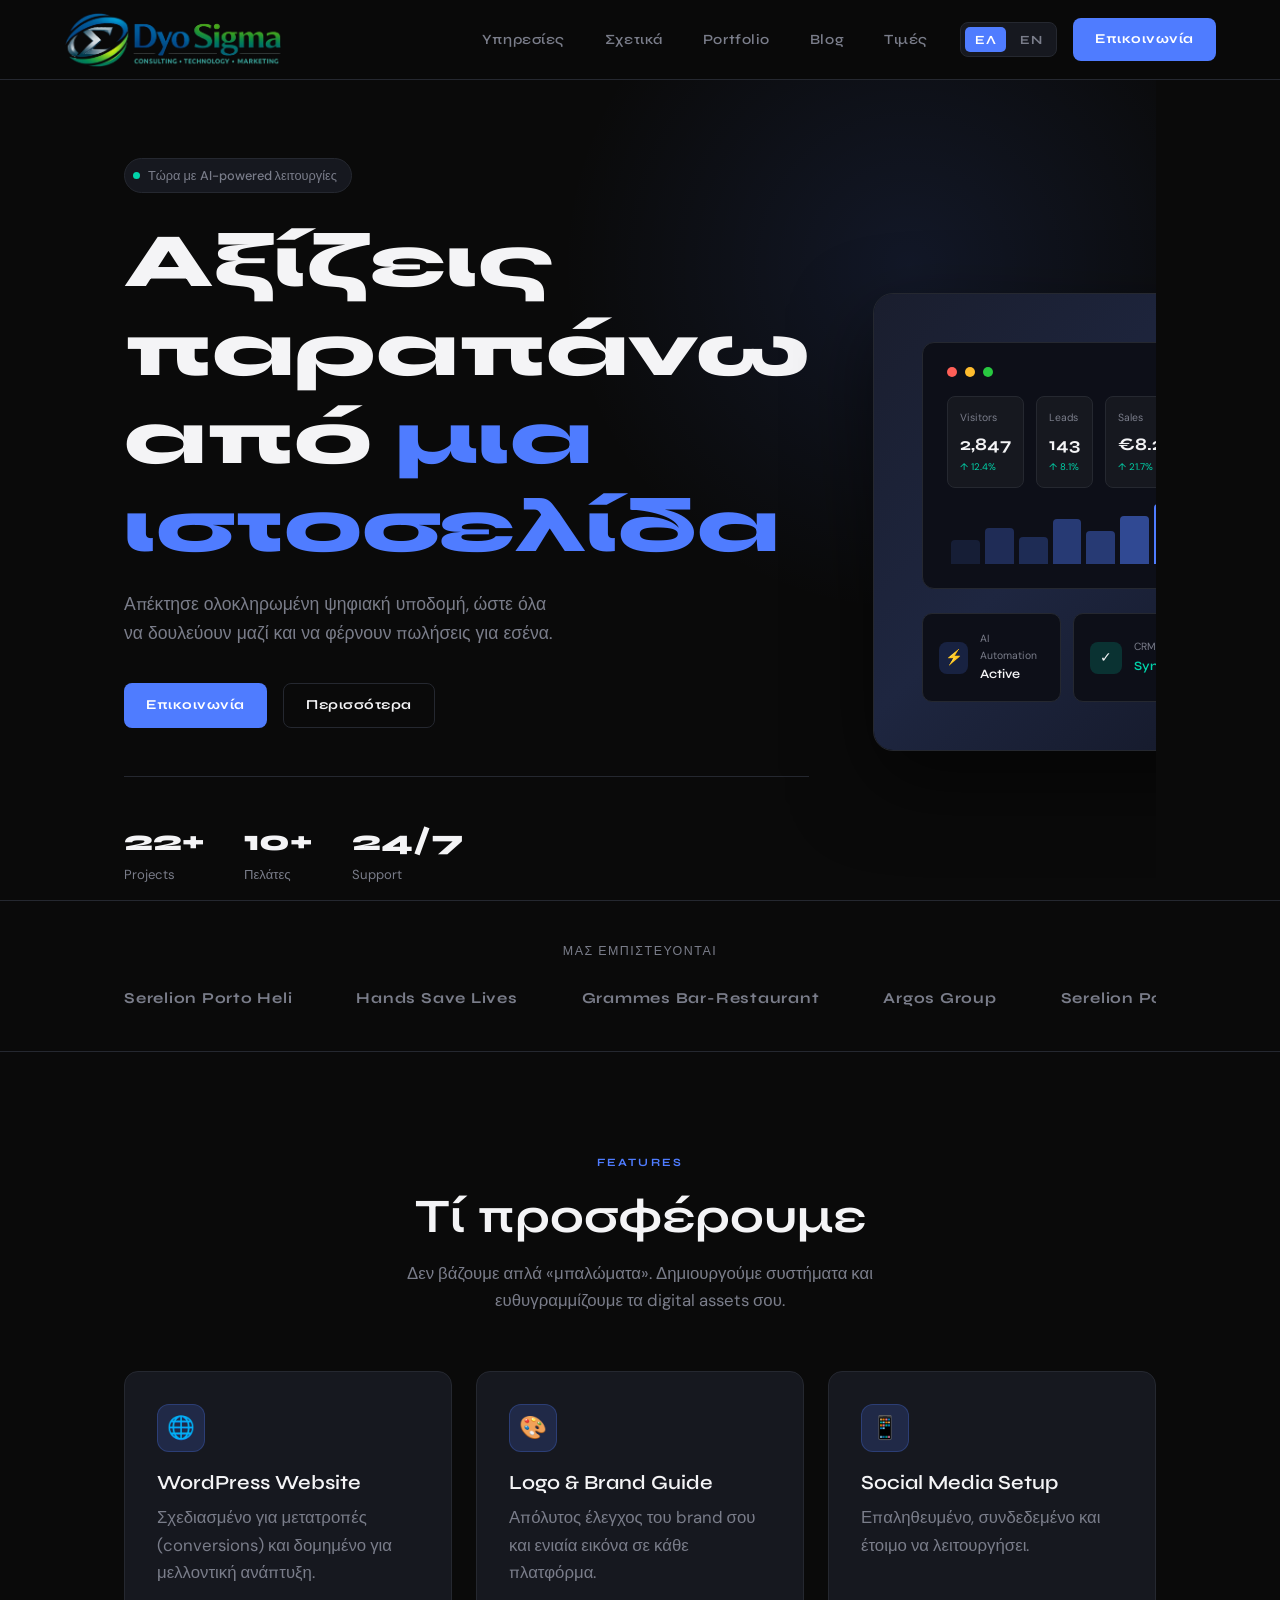
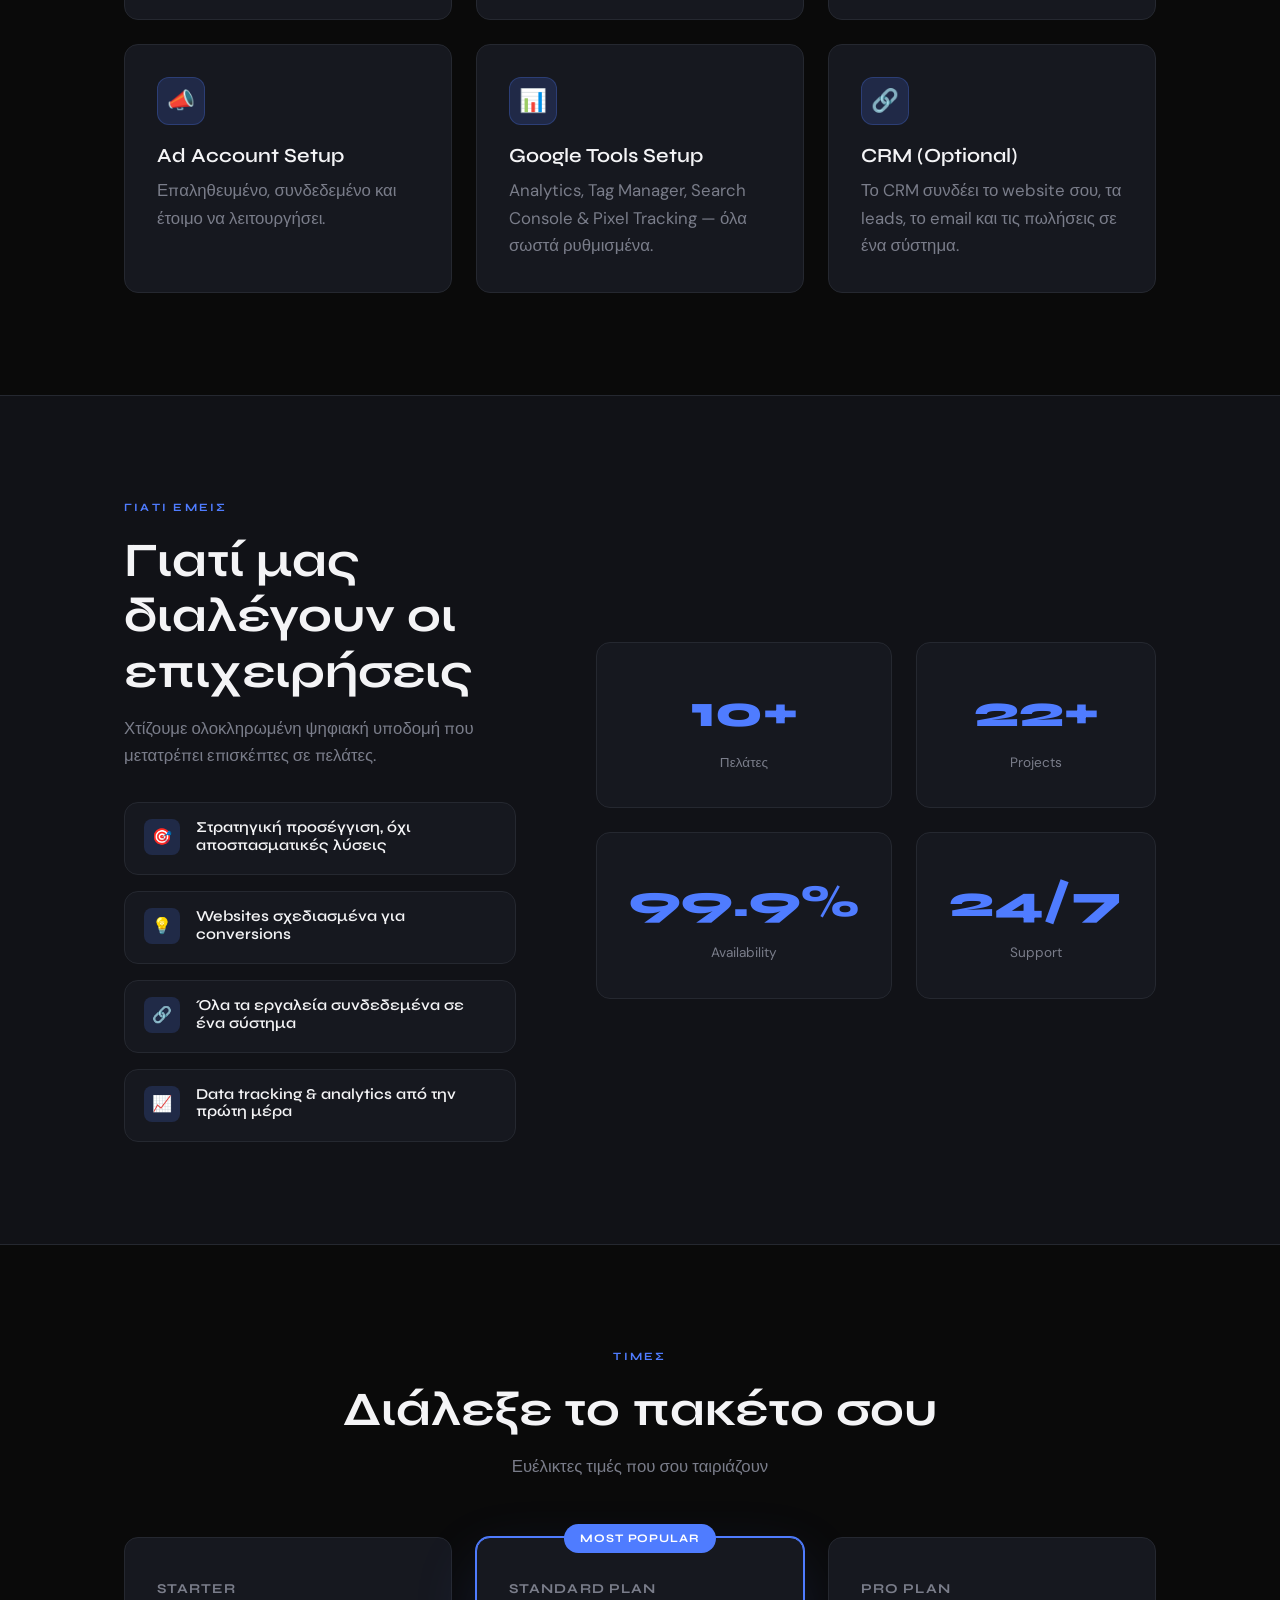
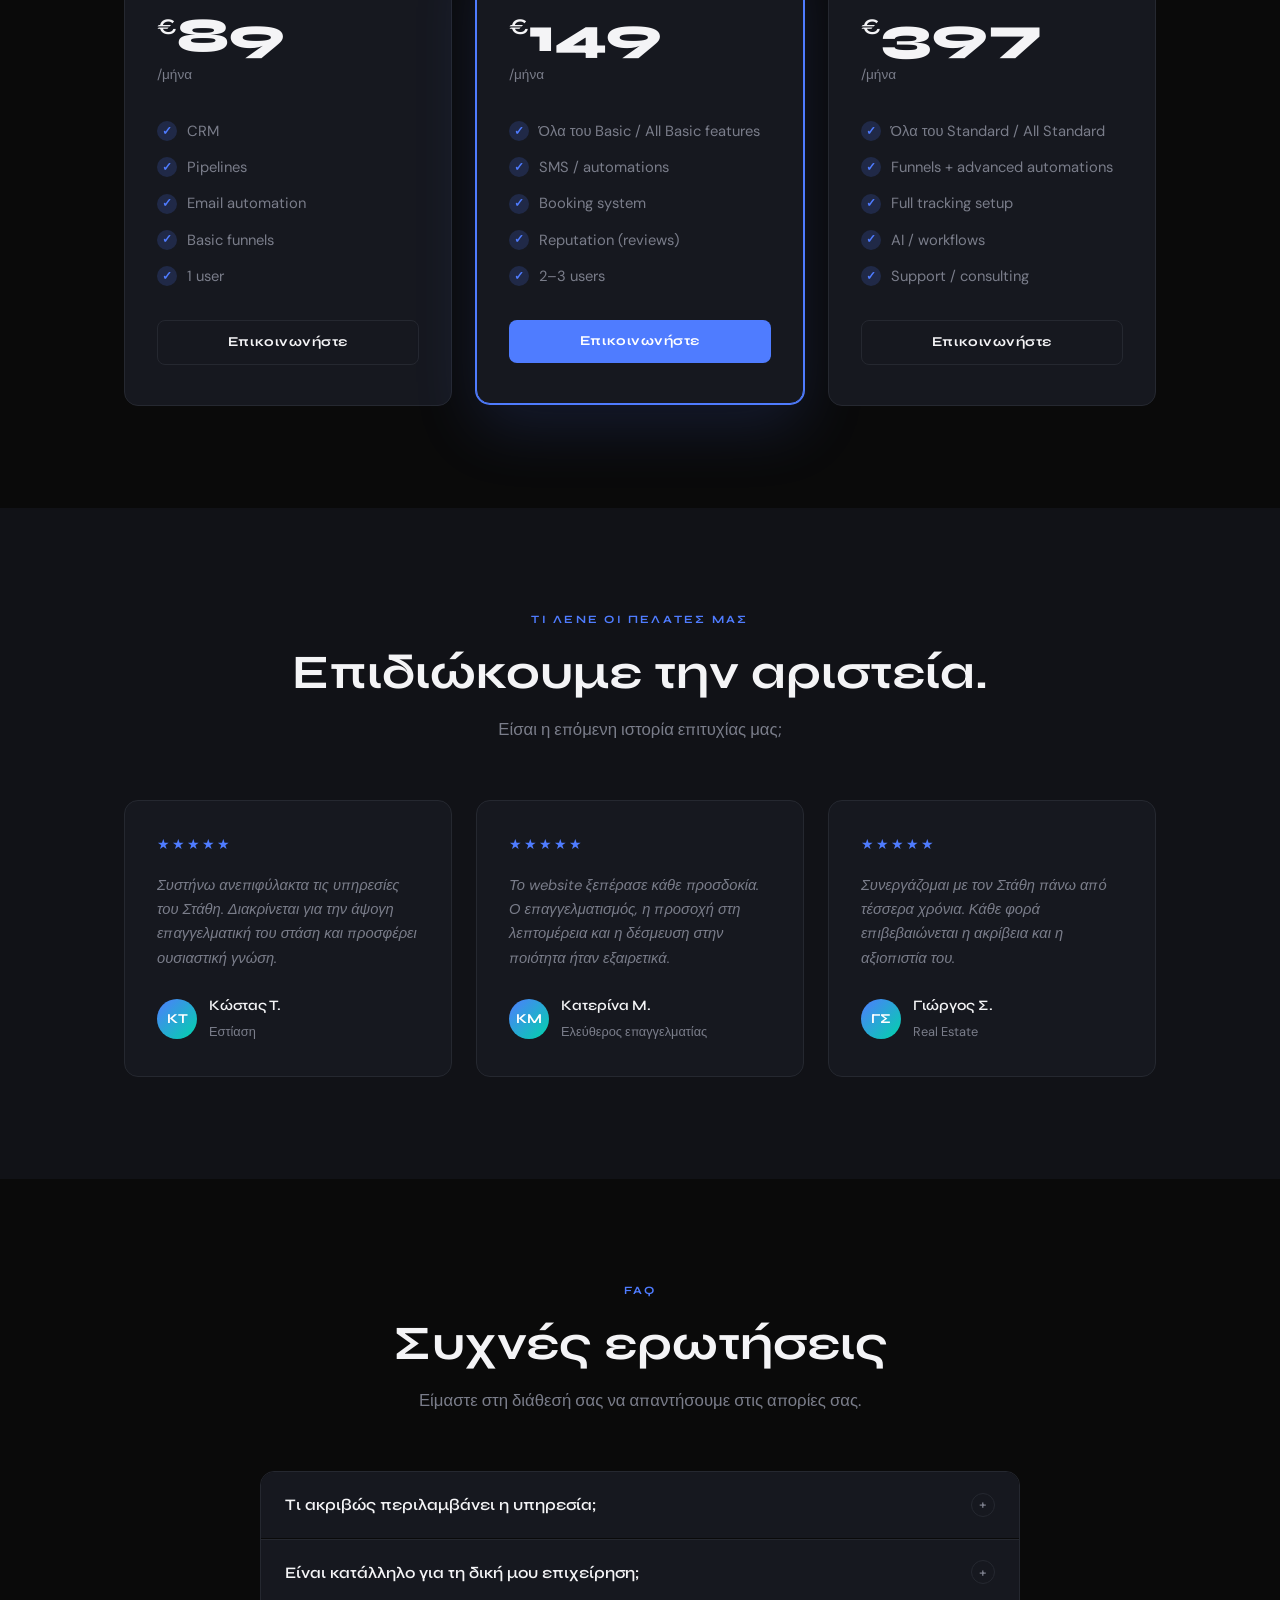
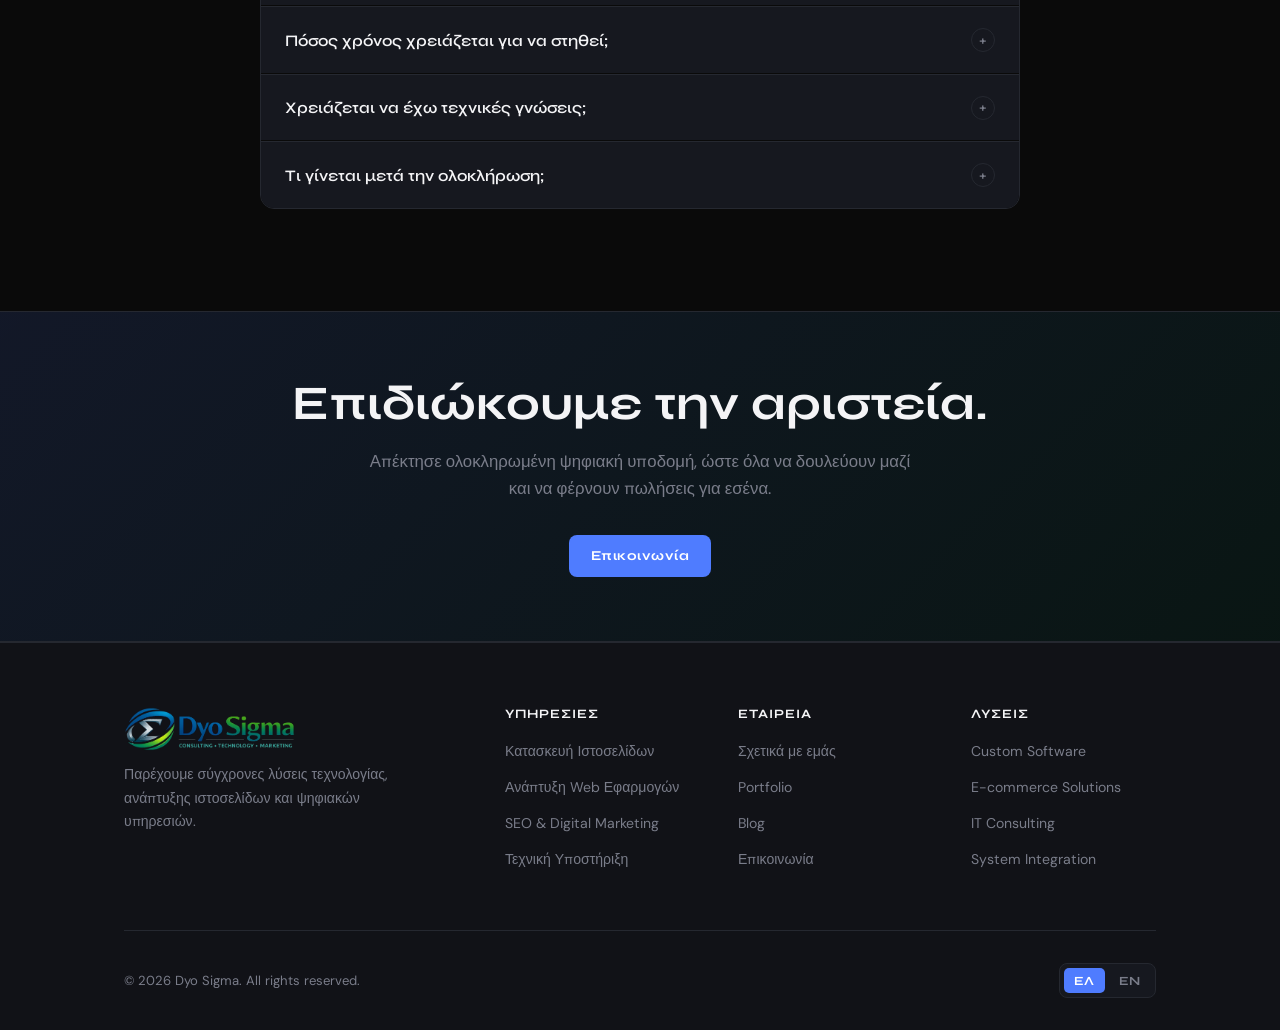
==== index.html @ 54c544a8 "Add files via upload" ====
<!DOCTYPE html>
<html lang="el">
<head>
  <meta charset="UTF-8">
  <meta name="viewport" content="width=device-width, initial-scale=1.0">
  <title>Dyo Sigma — Ψηφιακή Υποδομή για Επιχειρήσεις</title>
  <meta name="description" content="Αξίζεις παραπάνω από μια ιστοσελίδα. Ολοκληρωμένη ψηφιακή υποδομή με AI-powered λειτουργίες.">
  <meta property="og:title" content="Dyo Sigma">
  <meta property="og:description" content="Ολοκληρωμένη ψηφιακή υποδομή που μετατρέπει επισκέπτες σε πελάτες.">
  <meta property="og:type" content="website">
  <link rel="stylesheet" href="css/style.css">
</head>
<body>

<!-- ═══ NAV ════════════════════════════════════════════ -->
<nav>
  <a href="index.html"><img src="images/logo.png" alt="Dyo Sigma" style="height:56px;width:auto;display:block;"></a>
  <ul class="nav-links">
    <li><a href="index.html#services" data-i18n="nav_services"></a></li>
    <li><a href="about.html" data-i18n="nav_about"></a></li>
    <li><a href="portfolio.html" data-i18n="nav_portfolio"></a></li>
    <li><a href="blog.html" data-i18n="nav_blog"></a></li>
    <li><a href="index.html#pricing" data-i18n="nav_pricing"></a></li>
  </ul>
  <div class="nav-right">
    <div class="lang-switch">
      <button class="lang-btn" data-lang="el">ΕΛ</button>
      <button class="lang-btn" data-lang="en">EN</button>
    </div>
    <a href="contact.html" class="btn-cta" data-i18n="nav_cta"></a>
  </div>
  <button class="hamburger" aria-label="Menu">
    <span></span><span></span><span></span>
  </button>
</nav>

<!-- Mobile menu -->
<div class="mobile-menu">
  <a href="index.html#services" data-i18n="nav_services"></a>
  <a href="about.html" data-i18n="nav_about"></a>
  <a href="portfolio.html" data-i18n="nav_portfolio"></a>
  <a href="blog.html" data-i18n="nav_blog"></a>
  <a href="index.html#pricing" data-i18n="nav_pricing"></a>
  <a href="contact.html" class="btn-cta" data-i18n="nav_cta"></a>
</div>

<main>

<!-- ═══ HERO ════════════════════════════════════════════ -->
<section style="padding-top:0; padding-bottom:0;">
  <div class="container">
    <div class="hero">
      <div class="hero-content">
        <div class="hero-badge fade-up">
          <span class="dot"></span>
          <span data-i18n="hero_badge"></span>
        </div>
        <h1 class="fade-up delay-1" data-i18n="hero_h1"></h1>
        <p class="fade-up delay-2" data-i18n="hero_p"></p>
        <div class="hero-actions fade-up delay-3">
          <a href="contact.html" class="btn-cta" data-i18n="hero_cta1"></a>
          <a href="#services" class="btn-cta outline" data-i18n="hero_cta2"></a>
        </div>
        <div class="hero-stats fade-up delay-4">
          <div class="stat-item">
            <div class="stat-num" data-i18n="hero_stat1_num"></div>
            <div class="stat-label" data-i18n="hero_stat1_lbl"></div>
          </div>
          <div class="stat-item">
            <div class="stat-num" data-i18n="hero_stat2_num"></div>
            <div class="stat-label" data-i18n="hero_stat2_lbl"></div>
          </div>
          <div class="stat-item">
            <div class="stat-num" data-i18n="hero_stat3_num"></div>
            <div class="stat-label" data-i18n="hero_stat3_lbl"></div>
          </div>
        </div>
      </div>
      <div class="hero-visual fade-up delay-2">
        <div class="hero-img">
          <div style="background: linear-gradient(135deg, #1a1e2e 0%, #1e2640 50%, #141828 100%); min-height: 420px; display:flex; align-items:center; justify-content:center; flex-direction:column; gap:1.5rem; padding:3rem;">
            <!-- Dashboard mockup -->
            <div style="width:100%; background:#0d0f18; border-radius:12px; padding:1.5rem; border:1px solid #252830;">
              <div style="display:flex; gap:8px; margin-bottom:1.2rem;">
                <div style="width:10px;height:10px;border-radius:50%;background:#ff5f57;"></div>
                <div style="width:10px;height:10px;border-radius:50%;background:#febc2e;"></div>
                <div style="width:10px;height:10px;border-radius:50%;background:#28c840;"></div>
              </div>
              <div style="display:grid; grid-template-columns:1fr 1fr 1fr; gap:0.75rem; margin-bottom:1rem;">
                <div style="background:#16181f; border-radius:8px; padding:0.75rem; border:1px solid #252830;">
                  <div style="font-size:0.65rem; color:#7a7d8a; font-family:'DM Sans',sans-serif; margin-bottom:4px;">Visitors</div>
                  <div style="font-size:1.1rem; font-weight:700; color:#f4f4f6; font-family:'Syne',sans-serif;">2,847</div>
                  <div style="font-size:0.6rem; color:#00d4aa;">↑ 12.4%</div>
                </div>
                <div style="background:#16181f; border-radius:8px; padding:0.75rem; border:1px solid #252830;">
                  <div style="font-size:0.65rem; color:#7a7d8a; font-family:'DM Sans',sans-serif; margin-bottom:4px;">Leads</div>
                  <div style="font-size:1.1rem; font-weight:700; color:#f4f4f6; font-family:'Syne',sans-serif;">143</div>
                  <div style="font-size:0.6rem; color:#00d4aa;">↑ 8.1%</div>
                </div>
                <div style="background:#16181f; border-radius:8px; padding:0.75rem; border:1px solid #252830;">
                  <div style="font-size:0.65rem; color:#7a7d8a; font-family:'DM Sans',sans-serif; margin-bottom:4px;">Sales</div>
                  <div style="font-size:1.1rem; font-weight:700; color:#f4f4f6; font-family:'Syne',sans-serif;">€8.2k</div>
                  <div style="font-size:0.6rem; color:#00d4aa;">↑ 21.7%</div>
                </div>
              </div>
              <!-- Mini bar chart -->
              <div style="display:flex; align-items:flex-end; gap:5px; height:60px; padding:0 4px;">
                <div style="flex:1; background:#4f7cff22; border-radius:4px 4px 0 0; height:40%;"></div>
                <div style="flex:1; background:#4f7cff44; border-radius:4px 4px 0 0; height:60%;"></div>
                <div style="flex:1; background:#4f7cff44; border-radius:4px 4px 0 0; height:45%;"></div>
                <div style="flex:1; background:#4f7cff66; border-radius:4px 4px 0 0; height:75%;"></div>
                <div style="flex:1; background:#4f7cff66; border-radius:4px 4px 0 0; height:55%;"></div>
                <div style="flex:1; background:#4f7cff88; border-radius:4px 4px 0 0; height:80%;"></div>
                <div style="flex:1; background:#4f7cff; border-radius:4px 4px 0 0; height:100%;"></div>
              </div>
            </div>
            <div style="display:flex; gap:0.75rem; width:100%;">
              <div style="flex:1; background:#0d0f18; border-radius:10px; padding:1rem; border:1px solid #252830; display:flex; align-items:center; gap:0.75rem;">
                <div style="width:32px;height:32px;border-radius:8px;background:rgba(79,124,255,0.18);display:flex;align-items:center;justify-content:center;font-size:0.9rem;">⚡</div>
                <div>
                  <div style="font-size:0.65rem; color:#7a7d8a; font-family:'DM Sans',sans-serif;">AI Automation</div>
                  <div style="font-size:0.8rem; font-weight:600; color:#f4f4f6; font-family:'Syne',sans-serif;">Active</div>
                </div>
              </div>
              <div style="flex:1; background:#0d0f18; border-radius:10px; padding:1rem; border:1px solid #252830; display:flex; align-items:center; gap:0.75rem;">
                <div style="width:32px;height:32px;border-radius:8px;background:rgba(0,212,170,0.18);display:flex;align-items:center;justify-content:center;font-size:0.9rem;">✓</div>
                <div>
                  <div style="font-size:0.65rem; color:#7a7d8a; font-family:'DM Sans',sans-serif;">CRM</div>
                  <div style="font-size:0.8rem; font-weight:600; color:#00d4aa; font-family:'Syne',sans-serif;">Synced</div>
                </div>
              </div>
            </div>
          </div>
        </div>
      </div>
    </div>
  </div>
</section>

<!-- Trusted strip -->
<div class="trusted-strip">
  <div class="container">
    <p class="text-center" data-i18n="trusted_label"></p>
    <div class="ticker">
      <div class="ticker-track">
        <span>Serelion Porto Heli</span>
        <span>Hands Save Lives</span>
        <span>Grammes Bar-Restaurant</span>
        <span>Argos Group</span>
        <span>Serelion Porto Heli</span>
        <span>Hands Save Lives</span>
        <span>Grammes Bar-Restaurant</span>
        <span>Argos Group</span>
      </div>
    </div>
  </div>
</div>

<!-- ═══ SERVICES ═══════════════════════════════════════ -->
<section id="services">
  <div class="container">
    <div class="text-center">
      <span class="section-label" data-i18n="services_label"></span>
      <h2 class="section-title" data-i18n="services_h2"></h2>
      <p class="section-sub" data-i18n="services_sub"></p>
    </div>
    <div class="services-grid">
      <div class="card">
        <div class="card-icon">🌐</div>
        <h3 data-i18n="svc1_title"></h3>
        <p data-i18n="svc1_desc"></p>
      </div>
      <div class="card">
        <div class="card-icon">🎨</div>
        <h3 data-i18n="svc2_title"></h3>
        <p data-i18n="svc2_desc"></p>
      </div>
      <div class="card">
        <div class="card-icon">📱</div>
        <h3 data-i18n="svc3_title"></h3>
        <p data-i18n="svc3_desc"></p>
      </div>
      <div class="card">
        <div class="card-icon">📣</div>
        <h3 data-i18n="svc4_title"></h3>
        <p data-i18n="svc4_desc"></p>
      </div>
      <div class="card">
        <div class="card-icon">📊</div>
        <h3 data-i18n="svc5_title"></h3>
        <p data-i18n="svc5_desc"></p>
      </div>
      <div class="card">
        <div class="card-icon">🔗</div>
        <h3 data-i18n="svc6_title"></h3>
        <p data-i18n="svc6_desc"></p>
      </div>
    </div>
  </div>
</section>

<!-- ═══ WHY US ══════════════════════════════════════════ -->
<section class="why-us">
  <div class="container">
    <div class="why-grid">
      <div>
        <span class="section-label" data-i18n="why_label"></span>
        <h2 class="section-title" data-i18n="why_h2"></h2>
        <p class="section-sub" data-i18n="why_sub"></p>
        <div class="why-features">
          <div class="why-feature">
            <div class="why-feature-icon">🎯</div>
            <div class="why-feature-text">
              <h4 data-i18n="why_f1"></h4>
            </div>
          </div>
          <div class="why-feature">
            <div class="why-feature-icon">💡</div>
            <div class="why-feature-text">
              <h4 data-i18n="why_f2"></h4>
            </div>
          </div>
          <div class="why-feature">
            <div class="why-feature-icon">🔗</div>
            <div class="why-feature-text">
              <h4 data-i18n="why_f3"></h4>
            </div>
          </div>
          <div class="why-feature">
            <div class="why-feature-icon">📈</div>
            <div class="why-feature-text">
              <h4 data-i18n="why_f4"></h4>
            </div>
          </div>
        </div>
      </div>
      <div class="why-numbers">
        <div class="why-num-card">
          <span class="num" data-i18n="why_n1_num"></span>
          <span class="lbl" data-i18n="why_n1_lbl"></span>
        </div>
        <div class="why-num-card">
          <span class="num" data-i18n="why_n2_num"></span>
          <span class="lbl" data-i18n="why_n2_lbl"></span>
        </div>
        <div class="why-num-card">
          <span class="num" data-i18n="why_n3_num"></span>
          <span class="lbl" data-i18n="why_n3_lbl"></span>
        </div>
        <div class="why-num-card">
          <span class="num" data-i18n="why_n4_num"></span>
          <span class="lbl" data-i18n="why_n4_lbl"></span>
        </div>
      </div>
    </div>
  </div>
</section>

<!-- ═══ PRICING ═════════════════════════════════════════ -->
<section id="pricing">
  <div class="container">
    <div class="text-center">
      <span class="section-label" data-i18n="pricing_label"></span>
      <h2 class="section-title" data-i18n="pricing_h2"></h2>
      <p class="section-sub" data-i18n="pricing_sub"></p>
    </div>
    <div class="pricing-grid">

      <!-- Starter -->
      <div class="pricing-card">
        <div class="pricing-name" data-i18n="p1_name"></div>
        <div class="pricing-price"><sup>€</sup><span data-i18n="p1_price"></span></div>
        <div class="pricing-period" data-i18n="p1_period"></div>
        <ul class="pricing-features">
          <li>CRM</li>
          <li>Pipelines</li>
          <li>Email automation</li>
          <li>Basic funnels</li>
          <li>1 user</li>
        </ul>
        <a href="contact.html" class="btn-cta outline" data-i18n="pricing_cta"></a>
      </div>

      <!-- Standard -->
      <div class="pricing-card featured">
        <div class="badge-popular" data-i18n="popular"></div>
        <div class="pricing-name" data-i18n="p2_name"></div>
        <div class="pricing-price"><sup>€</sup><span data-i18n="p2_price"></span></div>
        <div class="pricing-period" data-i18n="p2_period"></div>
        <ul class="pricing-features">
          <li>Όλα του Basic / All Basic features</li>
          <li>SMS / automations</li>
          <li>Booking system</li>
          <li>Reputation (reviews)</li>
          <li>2–3 users</li>
        </ul>
        <a href="contact.html" class="btn-cta" data-i18n="pricing_cta"></a>
      </div>

      <!-- Pro -->
      <div class="pricing-card">
        <div class="pricing-name" data-i18n="p3_name"></div>
        <div class="pricing-price"><sup>€</sup><span data-i18n="p3_price"></span></div>
        <div class="pricing-period" data-i18n="p3_period"></div>
        <ul class="pricing-features">
          <li>Όλα του Standard / All Standard</li>
          <li>Funnels + advanced automations</li>
          <li>Full tracking setup</li>
          <li>AI / workflows</li>
          <li>Support / consulting</li>
        </ul>
        <a href="contact.html" class="btn-cta outline" data-i18n="pricing_cta"></a>
      </div>

    </div>
  </div>
</section>

<!-- ═══ TESTIMONIALS ════════════════════════════════════ -->
<section id="testimonials" style="background: var(--dark);">
  <div class="container">
    <div class="text-center">
      <span class="section-label" data-i18n="testi_label"></span>
      <h2 class="section-title" data-i18n="testi_h2"></h2>
      <p class="section-sub" data-i18n="testi_sub"></p>
    </div>
    <div class="testimonials-grid">
      <div class="testi-card">
        <div class="stars">★★★★★</div>
        <p class="testi-body" data-i18n="t1_body"></p>
        <div class="testi-author">
          <div class="avatar">ΚΤ</div>
          <div class="testi-info">
            <strong data-i18n="t1_name"></strong>
            <span data-i18n="t1_role"></span>
          </div>
        </div>
      </div>
      <div class="testi-card">
        <div class="stars">★★★★★</div>
        <p class="testi-body" data-i18n="t2_body"></p>
        <div class="testi-author">
          <div class="avatar">ΚΜ</div>
          <div class="testi-info">
            <strong data-i18n="t2_name"></strong>
            <span data-i18n="t2_role"></span>
          </div>
        </div>
      </div>
      <div class="testi-card">
        <div class="stars">★★★★★</div>
        <p class="testi-body" data-i18n="t3_body"></p>
        <div class="testi-author">
          <div class="avatar">ΓΣ</div>
          <div class="testi-info">
            <strong data-i18n="t3_name"></strong>
            <span data-i18n="t3_role"></span>
          </div>
        </div>
      </div>
    </div>
  </div>
</section>

<!-- ═══ FAQ ═════════════════════════════════════════════ -->
<section id="faq">
  <div class="container">
    <div class="text-center">
      <span class="section-label" data-i18n="faq_label"></span>
      <h2 class="section-title" data-i18n="faq_h2"></h2>
      <p class="section-sub" data-i18n="faq_sub"></p>
    </div>
    <div class="faq-list">
      <div class="faq-item">
        <button class="faq-q"><span data-i18n="faq1_q"></span><span class="faq-arrow">+</span></button>
        <div class="faq-a"><div class="faq-a-inner" data-i18n="faq1_a"></div></div>
      </div>
      <div class="faq-item">
        <button class="faq-q"><span data-i18n="faq2_q"></span><span class="faq-arrow">+</span></button>
        <div class="faq-a"><div class="faq-a-inner" data-i18n="faq2_a"></div></div>
      </div>
      <div class="faq-item">
        <button class="faq-q"><span data-i18n="faq3_q"></span><span class="faq-arrow">+</span></button>
        <div class="faq-a"><div class="faq-a-inner" data-i18n="faq3_a"></div></div>
      </div>
      <div class="faq-item">
        <button class="faq-q"><span data-i18n="faq4_q"></span><span class="faq-arrow">+</span></button>
        <div class="faq-a"><div class="faq-a-inner" data-i18n="faq4_a"></div></div>
      </div>
      <div class="faq-item">
        <button class="faq-q"><span data-i18n="faq5_q"></span><span class="faq-arrow">+</span></button>
        <div class="faq-a"><div class="faq-a-inner" data-i18n="faq5_a"></div></div>
      </div>
    </div>
  </div>
</section>

<!-- ═══ CTA BANNER ══════════════════════════════════════ -->
<section style="padding: 4rem 0; background: linear-gradient(135deg, rgba(79,124,255,0.12) 0%, rgba(0,212,170,0.06) 100%); border-top: 1px solid var(--border); border-bottom: 1px solid var(--border);">
  <div class="container text-center">
    <h2 style="margin-bottom:1rem;" data-i18n="testi_h2"></h2>
    <p class="section-sub" style="margin: 0 auto 2rem;" data-i18n="hero_p"></p>
    <a href="contact.html" class="btn-cta" data-i18n="nav_cta"></a>
  </div>
</section>

</main>

<!-- ═══ FOOTER ══════════════════════════════════════════ -->
<footer>
  <div class="container">
    <div class="footer-grid">
      <div class="footer-brand">
        <a href="index.html"><img src="images/logo.png" alt="Dyo Sigma" style="height:44px;width:auto;display:block;"></a>
        <p data-i18n="footer_tagline"></p>
      </div>
      <div class="footer-col">
        <h5 data-i18n="footer_services_h"></h5>
        <ul>
          <li><a href="index.html#services" data-i18n="footer_s1"></a></li>
          <li><a href="index.html#services" data-i18n="footer_s2"></a></li>
          <li><a href="index.html#services" data-i18n="footer_s3"></a></li>
          <li><a href="index.html#services" data-i18n="footer_s4"></a></li>
        </ul>
      </div>
      <div class="footer-col">
        <h5 data-i18n="footer_company_h"></h5>
        <ul>
          <li><a href="about.html" data-i18n="footer_c1"></a></li>
          <li><a href="portfolio.html" data-i18n="footer_c2"></a></li>
          <li><a href="blog.html" data-i18n="footer_c3"></a></li>
          <li><a href="contact.html" data-i18n="footer_c4"></a></li>
        </ul>
      </div>
      <div class="footer-col">
        <h5 data-i18n="footer_solutions_h"></h5>
        <ul>
          <li><a href="#" data-i18n="footer_l1"></a></li>
          <li><a href="#" data-i18n="footer_l2"></a></li>
          <li><a href="#" data-i18n="footer_l3"></a></li>
          <li><a href="#" data-i18n="footer_l4"></a></li>
        </ul>
      </div>
    </div>
    <div class="footer-bottom">
      <span data-i18n="footer_copyright"></span>
      <div class="lang-switch">
        <button class="lang-btn" data-lang="el">ΕΛ</button>
        <button class="lang-btn" data-lang="en">EN</button>
      </div>
    </div>
  </div>
</footer>

<script src="js/main.js"></script>
</body>
</html>
---- css/style.css ----
/* ===== DYO SIGMA — Design System ===== */
@import url('https://fonts.googleapis.com/css2?family=Syne:wght@400;600;700;800&family=DM+Sans:ital,wght@0,300;0,400;0,500;1,300&display=swap');

:root {
  --black: #0a0a0a;
  --dark: #111217;
  --card: #16181f;
  --border: #252830;
  --accent: #4f7cff;
  --accent-glow: rgba(79,124,255,0.18);
  --accent2: #00d4aa;
  --white: #f4f4f6;
  --muted: #7a7d8a;
  --font-display: 'Syne', sans-serif;
  --font-body: 'DM Sans', sans-serif;
  --nav-h: 80px;
  --radius: 14px;
  --transition: 0.25s cubic-bezier(.4,0,.2,1);
}

*, *::before, *::after { box-sizing: border-box; margin: 0; padding: 0; }
html { scroll-behavior: smooth; font-size: 16px; }

body {
  font-family: var(--font-body);
  background: var(--black);
  color: var(--white);
  line-height: 1.65;
  -webkit-font-smoothing: antialiased;
  overflow-x: hidden;
}

/* ─── TYPOGRAPHY ─────────────────────────────── */
h1,h2,h3,h4,h5 { font-family: var(--font-display); line-height: 1.15; }
h1 { font-size: clamp(2.4rem, 6vw, 4.8rem); font-weight: 800; }
h2 { font-size: clamp(1.8rem, 4vw, 3rem); font-weight: 700; }
h3 { font-size: 1.25rem; font-weight: 600; }
p  { color: var(--muted); font-size: 1.05rem; }
a  { color: inherit; text-decoration: none; }

.section-label {
  font-family: var(--font-display);
  font-size: 0.7rem;
  font-weight: 700;
  letter-spacing: 0.2em;
  text-transform: uppercase;
  color: var(--accent);
  margin-bottom: 1rem;
  display: block;
}
.section-title { margin-bottom: 1rem; }
.section-sub { max-width: 560px; font-size: 1.05rem; }

/* ─── NAV ─────────────────────────────────────── */
nav {
  position: fixed; top: 0; left: 0; right: 0; z-index: 100;
  height: var(--nav-h);
  display: flex; align-items: center;
  padding: 0 clamp(1.5rem, 5vw, 4rem);
  background: rgba(10,10,10,0.85);
  backdrop-filter: blur(20px);
  -webkit-backdrop-filter: blur(20px);
  border-bottom: 1px solid var(--border);
  transition: background var(--transition);
}
.nav-logo {
  font-family: var(--font-display);
  font-weight: 800;
  font-size: 1.3rem;
  letter-spacing: -0.02em;
  color: var(--white);
  flex-shrink: 0;
}
.nav-logo span { color: var(--accent); }
.nav-links {
  display: flex; align-items: center; gap: 2.5rem;
  list-style: none;
  margin-left: auto;
}
.nav-links a {
  font-family: var(--font-display);
  font-size: 0.88rem;
  font-weight: 600;
  letter-spacing: 0.04em;
  color: var(--muted);
  transition: color var(--transition);
  position: relative;
}
.nav-links a::after {
  content: '';
  position: absolute; bottom: -3px; left: 0; right: 0;
  height: 2px; background: var(--accent);
  transform: scaleX(0);
  transition: transform var(--transition);
}
.nav-links a:hover,
.nav-links a.active { color: var(--white); }
.nav-links a:hover::after,
.nav-links a.active::after { transform: scaleX(1); }

.nav-right { display: flex; align-items: center; gap: 1rem; margin-left: 2rem; }

/* Language Switcher */
.lang-switch {
  display: flex; align-items: center; gap: 4px;
  background: var(--card);
  border: 1px solid var(--border);
  border-radius: 8px;
  padding: 4px;
}
.lang-btn {
  font-family: var(--font-display);
  font-size: 0.78rem;
  font-weight: 700;
  letter-spacing: 0.04em;
  padding: 5px 10px;
  border-radius: 5px;
  cursor: pointer;
  border: none;
  background: transparent;
  color: var(--muted);
  transition: all var(--transition);
}
.lang-btn.active {
  background: var(--accent);
  color: #fff;
}

/* CTA Button */
.btn-cta {
  font-family: var(--font-display);
  font-size: 0.85rem;
  font-weight: 700;
  letter-spacing: 0.04em;
  padding: 10px 22px;
  border-radius: 8px;
  background: var(--accent);
  color: #fff;
  border: none;
  cursor: pointer;
  transition: all var(--transition);
  text-decoration: none;
  display: inline-flex; align-items: center; gap: 6px;
}
.btn-cta:hover {
  background: #6b91ff;
  transform: translateY(-1px);
  box-shadow: 0 8px 24px var(--accent-glow);
}
.btn-cta.outline {
  background: transparent;
  border: 1.5px solid var(--border);
  color: var(--white);
}
.btn-cta.outline:hover {
  border-color: var(--accent);
  color: var(--accent);
  background: var(--accent-glow);
}

/* Hamburger */
.hamburger {
  display: none;
  flex-direction: column;
  gap: 5px;
  cursor: pointer;
  padding: 4px;
  border: none;
  background: none;
  margin-left: 1rem;
}
.hamburger span {
  display: block;
  width: 22px; height: 2px;
  background: var(--white);
  border-radius: 2px;
  transition: all var(--transition);
}
.hamburger.open span:nth-child(1) { transform: translateY(7px) rotate(45deg); }
.hamburger.open span:nth-child(2) { opacity: 0; }
.hamburger.open span:nth-child(3) { transform: translateY(-7px) rotate(-45deg); }

.mobile-menu {
  display: none;
  position: fixed;
  top: var(--nav-h); left: 0; right: 0;
  background: var(--dark);
  border-bottom: 1px solid var(--border);
  z-index: 99;
  padding: 1.5rem clamp(1.5rem, 5vw, 4rem) 2rem;
  flex-direction: column;
  gap: 1.2rem;
}
.mobile-menu.open { display: flex; }
.mobile-menu a {
  font-family: var(--font-display);
  font-size: 1.1rem;
  font-weight: 600;
  color: var(--muted);
  transition: color var(--transition);
}
.mobile-menu a:hover { color: var(--white); }
.mobile-menu .btn-cta { align-self: flex-start; margin-top: 0.5rem; }

/* ─── LAYOUT ──────────────────────────────────── */
main { padding-top: var(--nav-h); min-height: 80vh; }
.container {
  max-width: 1160px;
  margin: 0 auto;
  padding: 0 clamp(1.5rem, 5vw, 4rem);
}
section { padding: clamp(4rem, 8vw, 8rem) 0; }

/* ─── HERO ────────────────────────────────────── */
.hero {
  min-height: calc(100vh - var(--nav-h));
  display: grid;
  grid-template-columns: 1fr 1fr;
  align-items: center;
  gap: 4rem;
  padding-top: 4rem;
  position: relative;
  overflow: hidden;
}
.hero::before {
  content: '';
  position: absolute;
  top: -20%; right: -10%;
  width: 60vw; height: 60vw;
  max-width: 700px; max-height: 700px;
  background: radial-gradient(circle, rgba(79,124,255,0.12) 0%, transparent 70%);
  pointer-events: none;
}
.hero-badge {
  display: inline-flex; align-items: center; gap: 8px;
  background: var(--card);
  border: 1px solid var(--border);
  border-radius: 100px;
  padding: 6px 14px 6px 8px;
  font-size: 0.8rem;
  font-weight: 500;
  color: var(--muted);
  margin-bottom: 1.5rem;
}
.hero-badge .dot {
  width: 7px; height: 7px;
  border-radius: 50%;
  background: var(--accent2);
  animation: pulse-dot 2s infinite;
}
@keyframes pulse-dot {
  0%,100% { opacity: 1; transform: scale(1); }
  50% { opacity: 0.5; transform: scale(1.4); }
}
.hero h1 { margin-bottom: 1.2rem; }
.hero h1 em { font-style: normal; color: var(--accent); }
.hero p { max-width: 440px; font-size: 1.1rem; margin-bottom: 2.2rem; }
.hero-actions { display: flex; gap: 1rem; flex-wrap: wrap; }
.hero-stats {
  display: flex; gap: 2.5rem;
  margin-top: 3rem;
  padding-top: 2.5rem;
  border-top: 1px solid var(--border);
}
.stat-item { }
.stat-num {
  font-family: var(--font-display);
  font-size: 1.8rem;
  font-weight: 800;
  color: var(--white);
}
.stat-label { font-size: 0.82rem; color: var(--muted); }
.hero-visual {
  position: relative;
  display: flex; align-items: center; justify-content: center;
}
.hero-img {
  width: 100%;
  max-width: 480px;
  border-radius: 20px;
  overflow: hidden;
  border: 1px solid var(--border);
  box-shadow: 0 32px 80px rgba(0,0,0,0.5);
}
.hero-img img { width: 100%; display: block; }

/* Trusted strip */
.trusted-strip {
  padding: 2.5rem 0;
  border-top: 1px solid var(--border);
  border-bottom: 1px solid var(--border);
}
.trusted-strip p {
  font-size: 0.78rem;
  text-align: center;
  letter-spacing: 0.12em;
  text-transform: uppercase;
  margin-bottom: 1.5rem;
}
.ticker {
  overflow: hidden;
  position: relative;
}
.ticker-track {
  display: flex;
  gap: 4rem;
  animation: ticker 22s linear infinite;
  width: max-content;
}
.ticker-track span {
  font-family: var(--font-display);
  font-size: 0.95rem;
  font-weight: 700;
  color: var(--muted);
  white-space: nowrap;
  letter-spacing: 0.05em;
}
@keyframes ticker {
  0% { transform: translateX(0); }
  100% { transform: translateX(-50%); }
}

/* ─── CARDS ───────────────────────────────────── */
.card {
  background: var(--card);
  border: 1px solid var(--border);
  border-radius: var(--radius);
  padding: 2rem;
  transition: border-color var(--transition), transform var(--transition), box-shadow var(--transition);
}
.card:hover {
  border-color: rgba(79,124,255,0.4);
  transform: translateY(-4px);
  box-shadow: 0 16px 48px rgba(79,124,255,0.08);
}
.card-icon {
  width: 48px; height: 48px;
  border-radius: 12px;
  background: var(--accent-glow);
  border: 1px solid rgba(79,124,255,0.25);
  display: flex; align-items: center; justify-content: center;
  font-size: 1.4rem;
  margin-bottom: 1.2rem;
}
.card h3 { margin-bottom: 0.6rem; }

/* ─── SERVICES GRID ───────────────────────────── */
.services-grid {
  display: grid;
  grid-template-columns: repeat(auto-fill, minmax(300px, 1fr));
  gap: 1.5rem;
  margin-top: 3.5rem;
}

/* ─── WHY US ──────────────────────────────────── */
.why-us {
  background: var(--dark);
  border-top: 1px solid var(--border);
  border-bottom: 1px solid var(--border);
}
.why-grid {
  display: grid;
  grid-template-columns: 1fr 1fr;
  gap: 5rem;
  align-items: center;
}
.why-features { margin-top: 2rem; display: flex; flex-direction: column; gap: 1rem; }
.why-feature {
  display: flex; gap: 1rem; align-items: flex-start;
  padding: 1rem 1.2rem;
  border-radius: var(--radius);
  background: var(--card);
  border: 1px solid var(--border);
  transition: border-color var(--transition);
}
.why-feature:hover { border-color: rgba(79,124,255,0.3); }
.why-feature-icon {
  width: 36px; height: 36px;
  border-radius: 8px;
  background: var(--accent-glow);
  display: flex; align-items: center; justify-content: center;
  font-size: 1rem;
  flex-shrink: 0;
}
.why-feature-text h4 {
  font-family: var(--font-display);
  font-size: 0.95rem;
  font-weight: 600;
  margin-bottom: 0.25rem;
}
.why-feature-text p { font-size: 0.88rem; }
.why-numbers {
  display: grid;
  grid-template-columns: 1fr 1fr;
  gap: 1.5rem;
}
.why-num-card {
  background: var(--card);
  border: 1px solid var(--border);
  border-radius: var(--radius);
  padding: 2rem;
  text-align: center;
}
.why-num-card .num {
  font-family: var(--font-display);
  font-size: 2.8rem;
  font-weight: 800;
  color: var(--accent);
  display: block;
}
.why-num-card .lbl { font-size: 0.85rem; color: var(--muted); }

/* ─── PRICING ─────────────────────────────────── */
.pricing-grid {
  display: grid;
  grid-template-columns: repeat(3, 1fr);
  gap: 1.5rem;
  margin-top: 3.5rem;
  align-items: start;
}
.pricing-card {
  background: var(--card);
  border: 1px solid var(--border);
  border-radius: var(--radius);
  padding: 2.5rem 2rem;
  position: relative;
  transition: border-color var(--transition), box-shadow var(--transition);
}
.pricing-card:hover { border-color: rgba(79,124,255,0.3); }
.pricing-card.featured {
  border-color: var(--accent);
  box-shadow: 0 0 0 1px var(--accent), 0 24px 64px rgba(79,124,255,0.15);
}
.badge-popular {
  position: absolute;
  top: -14px; left: 50%; transform: translateX(-50%);
  background: var(--accent);
  color: #fff;
  font-family: var(--font-display);
  font-size: 0.72rem;
  font-weight: 700;
  letter-spacing: 0.08em;
  text-transform: uppercase;
  padding: 5px 16px;
  border-radius: 100px;
}
.pricing-name {
  font-family: var(--font-display);
  font-size: 0.85rem;
  font-weight: 700;
  color: var(--muted);
  text-transform: uppercase;
  letter-spacing: 0.08em;
  margin-bottom: 0.75rem;
}
.pricing-price {
  font-family: var(--font-display);
  font-size: 3rem;
  font-weight: 800;
  color: var(--white);
  line-height: 1;
  margin-bottom: 0.25rem;
}
.pricing-price sup { font-size: 1.4rem; font-weight: 600; }
.pricing-period { font-size: 0.85rem; color: var(--muted); margin-bottom: 2rem; }
.pricing-features {
  list-style: none;
  display: flex;
  flex-direction: column;
  gap: 0.75rem;
  margin-bottom: 2rem;
}
.pricing-features li {
  display: flex; align-items: center; gap: 0.6rem;
  font-size: 0.92rem;
  color: var(--muted);
}
.pricing-features li::before {
  content: '✓';
  width: 20px; height: 20px;
  border-radius: 50%;
  background: var(--accent-glow);
  color: var(--accent);
  font-size: 0.72rem;
  font-weight: 700;
  display: flex; align-items: center; justify-content: center;
  flex-shrink: 0;
}
.pricing-card .btn-cta { width: 100%; justify-content: center; }

/* ─── TESTIMONIALS ────────────────────────────── */
.testimonials-grid {
  display: grid;
  grid-template-columns: repeat(3, 1fr);
  gap: 1.5rem;
  margin-top: 3.5rem;
}
.testi-card {
  background: var(--card);
  border: 1px solid var(--border);
  border-radius: var(--radius);
  padding: 2rem;
}
.stars { color: var(--accent); font-size: 0.9rem; margin-bottom: 1rem; letter-spacing: 2px; }
.testi-body { font-size: 0.92rem; color: var(--muted); margin-bottom: 1.5rem; font-style: italic; }
.testi-author { display: flex; align-items: center; gap: 0.75rem; }
.avatar {
  width: 40px; height: 40px;
  border-radius: 50%;
  background: linear-gradient(135deg, var(--accent), var(--accent2));
  display: flex; align-items: center; justify-content: center;
  font-family: var(--font-display);
  font-size: 0.85rem;
  font-weight: 700;
  color: #fff;
  flex-shrink: 0;
}
.testi-info strong { display: block; font-family: var(--font-display); font-size: 0.9rem; font-weight: 600; }
.testi-info span { font-size: 0.8rem; color: var(--muted); }

/* ─── FAQ ─────────────────────────────────────── */
.faq-list {
  max-width: 760px;
  margin: 3.5rem auto 0;
  display: flex;
  flex-direction: column;
  gap: 1px;
  border: 1px solid var(--border);
  border-radius: var(--radius);
  overflow: hidden;
}
.faq-item {}
.faq-q {
  width: 100%;
  display: flex;
  align-items: center;
  justify-content: space-between;
  padding: 1.3rem 1.5rem;
  background: var(--card);
  border: none;
  cursor: pointer;
  text-align: left;
  font-family: var(--font-display);
  font-size: 1rem;
  font-weight: 600;
  color: var(--white);
  gap: 1rem;
  border-top: 1px solid var(--border);
  transition: background var(--transition);
}
.faq-item:first-child .faq-q { border-top: none; }
.faq-q:hover { background: #1c1e27; }
.faq-arrow {
  width: 24px; height: 24px;
  border-radius: 50%;
  border: 1px solid var(--border);
  display: flex; align-items: center; justify-content: center;
  color: var(--muted);
  font-size: 0.9rem;
  flex-shrink: 0;
  transition: transform var(--transition), background var(--transition);
}
.faq-item.open .faq-arrow {
  transform: rotate(45deg);
  background: var(--accent);
  border-color: var(--accent);
  color: #fff;
}
.faq-a {
  max-height: 0;
  overflow: hidden;
  transition: max-height 0.35s cubic-bezier(.4,0,.2,1), padding 0.35s;
  background: var(--card);
  border-top: none;
}
.faq-item.open .faq-a { max-height: 300px; }
.faq-a-inner {
  padding: 0 1.5rem 1.5rem;
  font-size: 0.95rem;
  color: var(--muted);
}

/* ─── CONTACT ─────────────────────────────────── */
.contact-wrap {
  display: grid;
  grid-template-columns: 1fr 1.4fr;
  gap: 4rem;
  align-items: start;
}
.contact-info h2 { margin-bottom: 1rem; }
.contact-info p { margin-bottom: 2rem; }
.contact-detail {
  display: flex; align-items: center; gap: 1rem;
  margin-bottom: 1rem;
  font-size: 0.95rem;
}
.contact-detail .ico {
  width: 40px; height: 40px;
  border-radius: 10px;
  background: var(--accent-glow);
  border: 1px solid rgba(79,124,255,0.2);
  display: flex; align-items: center; justify-content: center;
  font-size: 1rem;
}
.contact-form {
  background: var(--card);
  border: 1px solid var(--border);
  border-radius: 20px;
  padding: 2.5rem;
}
.form-row { display: grid; grid-template-columns: 1fr 1fr; gap: 1rem; }
.form-field { margin-bottom: 1.2rem; }
.form-field label {
  display: block;
  font-family: var(--font-display);
  font-size: 0.82rem;
  font-weight: 600;
  letter-spacing: 0.04em;
  color: var(--muted);
  margin-bottom: 0.5rem;
}
.form-field input,
.form-field textarea,
.form-field select {
  width: 100%;
  background: var(--dark);
  border: 1px solid var(--border);
  border-radius: 10px;
  padding: 0.85rem 1rem;
  color: var(--white);
  font-family: var(--font-body);
  font-size: 0.95rem;
  outline: none;
  transition: border-color var(--transition), box-shadow var(--transition);
}
.form-field input:focus,
.form-field textarea:focus,
.form-field select:focus {
  border-color: var(--accent);
  box-shadow: 0 0 0 3px var(--accent-glow);
}
.form-field textarea { resize: vertical; min-height: 110px; }
.form-msg {
  display: none;
  padding: 1rem;
  border-radius: 10px;
  background: rgba(0,212,170,0.1);
  border: 1px solid rgba(0,212,170,0.3);
  color: var(--accent2);
  font-size: 0.9rem;
  margin-bottom: 1rem;
}
.form-msg.visible { display: block; }
.form-error { background: rgba(255,80,80,0.1); border-color: rgba(255,80,80,0.3); color: #ff6b6b; }

/* ─── FOOTER ──────────────────────────────────── */
footer {
  background: var(--dark);
  border-top: 1px solid var(--border);
  padding: 4rem 0 2rem;
}
.footer-grid {
  display: grid;
  grid-template-columns: 1.8fr 1fr 1fr 1fr;
  gap: 3rem;
  margin-bottom: 3rem;
}
.footer-brand p { font-size: 0.88rem; margin-top: 0.75rem; max-width: 280px; }
.footer-col h5 {
  font-family: var(--font-display);
  font-size: 0.8rem;
  font-weight: 700;
  letter-spacing: 0.08em;
  text-transform: uppercase;
  color: var(--white);
  margin-bottom: 1rem;
}
.footer-col ul { list-style: none; }
.footer-col ul li { margin-bottom: 0.6rem; }
.footer-col ul li a {
  font-size: 0.88rem;
  color: var(--muted);
  transition: color var(--transition);
}
.footer-col ul li a:hover { color: var(--white); }
.footer-bottom {
  display: flex;
  align-items: center;
  justify-content: space-between;
  padding-top: 2rem;
  border-top: 1px solid var(--border);
  font-size: 0.82rem;
  color: var(--muted);
  flex-wrap: wrap;
  gap: 1rem;
}

/* ─── PAGE HERO (inner pages) ─────────────────── */
.page-hero {
  padding: 5rem 0 4rem;
  border-bottom: 1px solid var(--border);
  background: radial-gradient(ellipse at 50% 0%, rgba(79,124,255,0.08) 0%, transparent 70%);
}
.page-hero h1 { font-size: clamp(2rem, 5vw, 3.5rem); margin-bottom: 1rem; }
.page-hero p { font-size: 1.1rem; max-width: 520px; }

/* ─── ABOUT PAGE ──────────────────────────────── */
.about-grid {
  display: grid;
  grid-template-columns: 1fr 1fr;
  gap: 5rem;
  align-items: center;
}
.about-visual {
  position: relative;
}
.about-visual-card {
  background: var(--card);
  border: 1px solid var(--border);
  border-radius: 20px;
  padding: 2.5rem;
  position: relative;
  z-index: 1;
}
.about-visual-card::before {
  content: '';
  position: absolute;
  inset: -1px;
  border-radius: 21px;
  background: linear-gradient(135deg, rgba(79,124,255,0.3), transparent);
  z-index: -1;
}
.values-grid {
  display: grid;
  grid-template-columns: 1fr 1fr;
  gap: 1.5rem;
  margin-top: 3rem;
}
.value-card {
  background: var(--card);
  border: 1px solid var(--border);
  border-radius: var(--radius);
  padding: 1.5rem;
}
.value-card .ico { font-size: 1.5rem; margin-bottom: 0.75rem; }
.value-card h4 {
  font-family: var(--font-display);
  font-size: 1rem;
  font-weight: 700;
  margin-bottom: 0.4rem;
}

/* ─── PORTFOLIO ───────────────────────────────── */
.portfolio-grid {
  display: grid;
  grid-template-columns: repeat(auto-fill, minmax(300px, 1fr));
  gap: 1.5rem;
  margin-top: 3.5rem;
}
.portfolio-card {
  background: var(--card);
  border: 1px solid var(--border);
  border-radius: var(--radius);
  overflow: hidden;
  transition: border-color var(--transition), transform var(--transition);
}
.portfolio-card:hover { border-color: rgba(79,124,255,0.4); transform: translateY(-4px); }
.portfolio-thumb {
  height: 180px;
  background: linear-gradient(135deg, var(--accent-glow), rgba(0,212,170,0.1));
  display: flex; align-items: center; justify-content: center;
  font-size: 2.5rem;
  border-bottom: 1px solid var(--border);
}
.portfolio-info { padding: 1.5rem; }
.portfolio-tag {
  display: inline-block;
  font-size: 0.72rem;
  font-weight: 700;
  letter-spacing: 0.08em;
  text-transform: uppercase;
  color: var(--accent);
  background: var(--accent-glow);
  padding: 3px 10px;
  border-radius: 100px;
  margin-bottom: 0.75rem;
}
.portfolio-info h3 { margin-bottom: 0.4rem; }

/* ─── BLOG ────────────────────────────────────── */
.blog-grid {
  display: grid;
  grid-template-columns: repeat(auto-fill, minmax(320px, 1fr));
  gap: 1.5rem;
  margin-top: 3.5rem;
}
.blog-card {
  background: var(--card);
  border: 1px solid var(--border);
  border-radius: var(--radius);
  overflow: hidden;
  transition: border-color var(--transition), transform var(--transition);
}
.blog-card:hover { border-color: rgba(79,124,255,0.4); transform: translateY(-4px); }
.blog-thumb {
  height: 200px;
  background: linear-gradient(135deg, #1a1e2e, #1e2436);
  display: flex; align-items: center; justify-content: center;
  font-size: 3rem;
  border-bottom: 1px solid var(--border);
}
.blog-info { padding: 1.5rem; }
.blog-meta {
  display: flex; gap: 0.75rem;
  font-size: 0.78rem;
  color: var(--muted);
  margin-bottom: 0.75rem;
}
.blog-info h3 { margin-bottom: 0.5rem; }
.blog-info p { font-size: 0.88rem; margin-bottom: 1rem; }
.blog-link {
  font-family: var(--font-display);
  font-size: 0.82rem;
  font-weight: 600;
  color: var(--accent);
  letter-spacing: 0.04em;
}

/* ─── RESPONSIVE ──────────────────────────────── */
@media (max-width: 900px) {
  .nav-links, .nav-right { display: none; }
  .hamburger { display: flex; margin-left: auto; }

  .hero {
    grid-template-columns: 1fr;
    min-height: auto;
    padding-top: 3rem;
    padding-bottom: 3rem;
    gap: 3rem;
  }
  .hero-visual { display: none; }
  .hero-stats { gap: 1.5rem; }

  .pricing-grid,
  .testimonials-grid { grid-template-columns: 1fr; }
  .why-grid,
  .about-grid,
  .contact-wrap,
  .footer-grid { grid-template-columns: 1fr; gap: 2.5rem; }
  .why-numbers { grid-template-columns: 1fr 1fr; }
  .services-grid { grid-template-columns: 1fr; }
  .form-row { grid-template-columns: 1fr; }
}

@media (max-width: 600px) {
  .hero-stats { flex-wrap: wrap; gap: 1.2rem; }
  .values-grid { grid-template-columns: 1fr; }
  .portfolio-grid, .blog-grid { grid-template-columns: 1fr; }
  .footer-grid { grid-template-columns: 1fr 1fr; }
  .footer-bottom { flex-direction: column; align-items: center; text-align: center; }
}

/* ─── UTILITY ─────────────────────────────────── */
.text-center { text-align: center; }
.text-center .section-sub { margin-left: auto; margin-right: auto; }
.mt-1 { margin-top: 1rem; }
.mt-2 { margin-top: 2rem; }
.highlight { color: var(--accent); }
.highlight2 { color: var(--accent2); }

/* page load fade-in */
@keyframes fadeUp {
  from { opacity: 0; transform: translateY(24px); }
  to   { opacity: 1; transform: translateY(0); }
}
.fade-up { animation: fadeUp 0.7s ease both; }
.delay-1 { animation-delay: 0.1s; }
.delay-2 { animation-delay: 0.2s; }
.delay-3 { animation-delay: 0.3s; }
.delay-4 { animation-delay: 0.4s; }
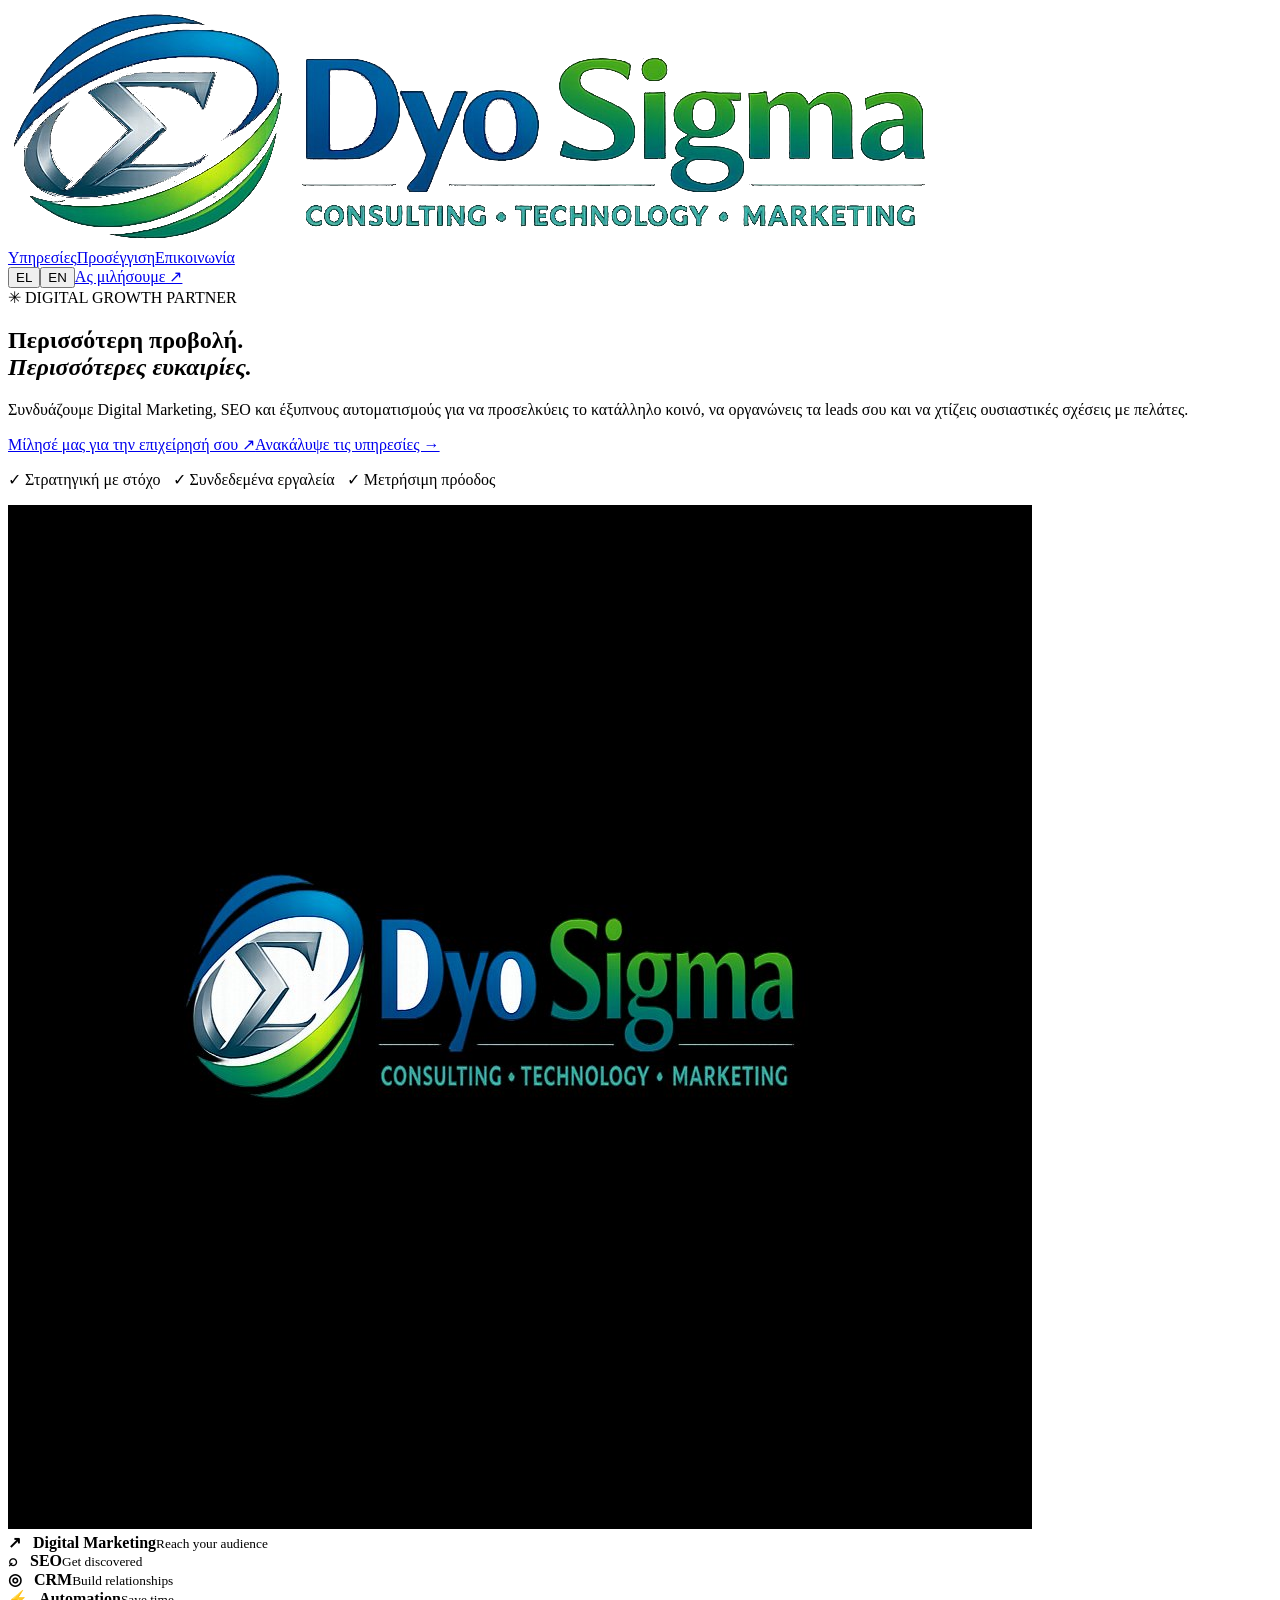
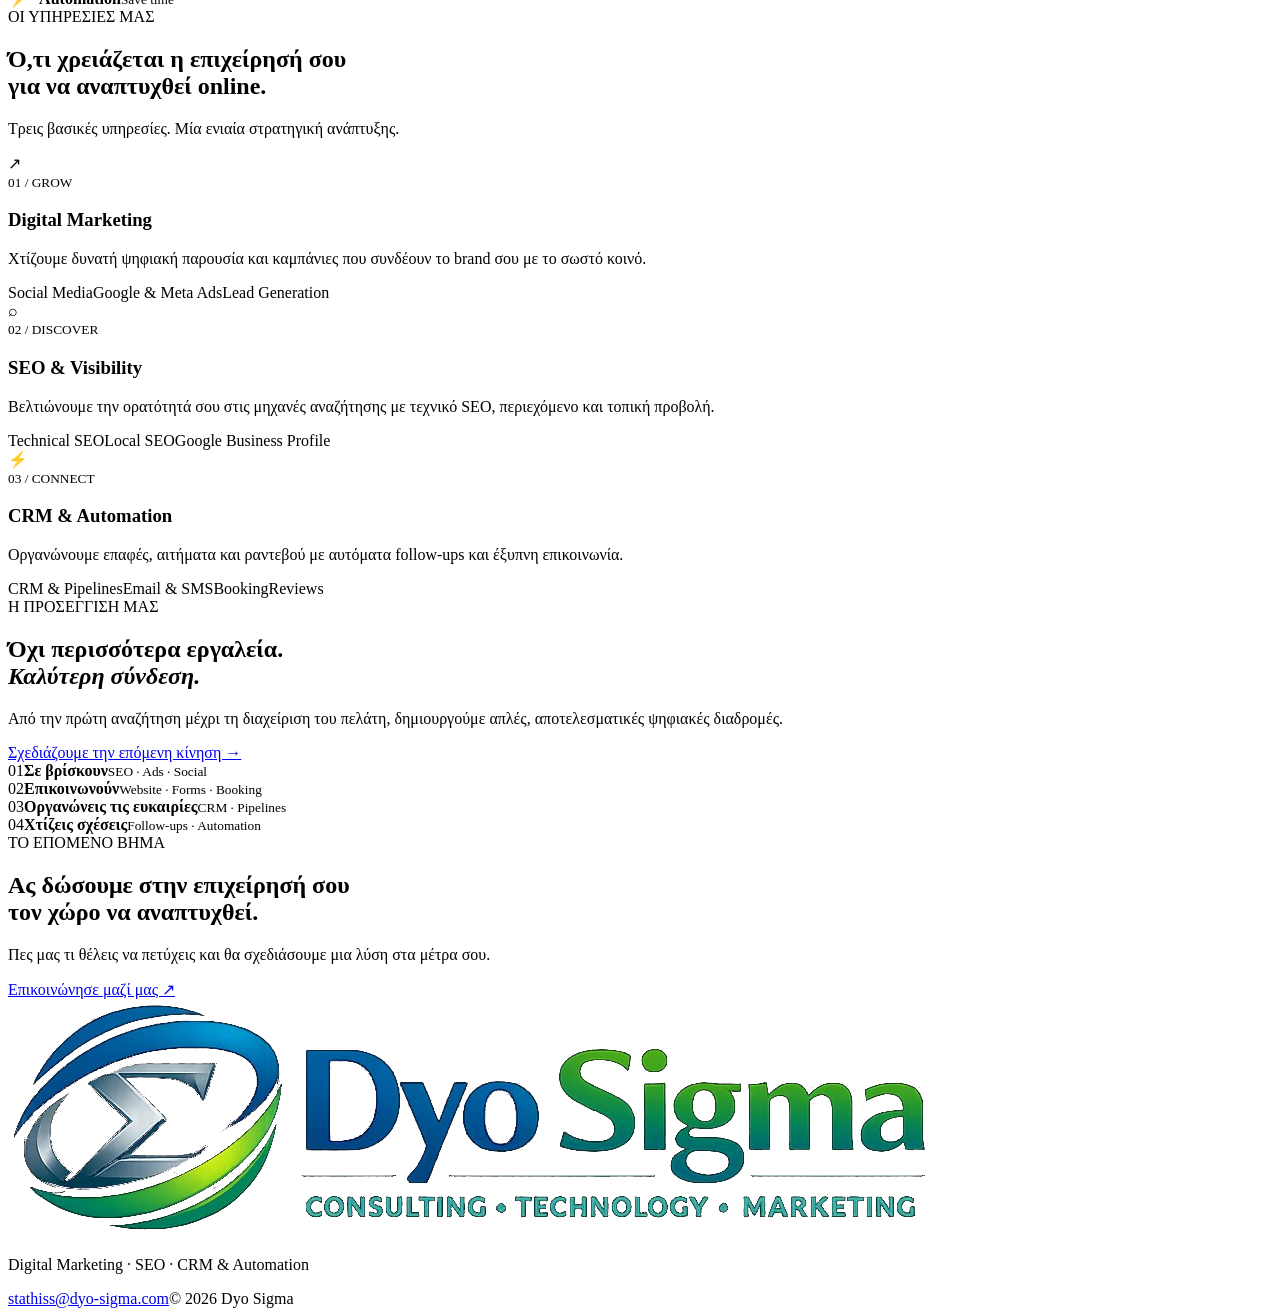
==== commit e96cba29: "Redesign homepage for digital marketing, SEO and CRM automation" ====
--- a/index.html
+++ b/index.html
@@ -1,457 +1 @@
-<!DOCTYPE html>
-<html lang="el">
-<head>
-  <meta charset="UTF-8">
-  <meta name="viewport" content="width=device-width, initial-scale=1.0">
-  <title>Dyo Sigma — Ψηφιακή Υποδομή για Επιχειρήσεις</title>
-  <meta name="description" content="Αξίζεις παραπάνω από μια ιστοσελίδα. Ολοκληρωμένη ψηφιακή υποδομή με AI-powered λειτουργίες.">
-  <meta property="og:title" content="Dyo Sigma">
-  <meta property="og:description" content="Ολοκληρωμένη ψηφιακή υποδομή που μετατρέπει επισκέπτες σε πελάτες.">
-  <meta property="og:type" content="website">
-  <link rel="stylesheet" href="css/style.css">
-</head>
-<body>
-
-<!-- ═══ NAV ════════════════════════════════════════════ -->
-<nav>
-  <a href="index.html"><img src="images/logo.png" alt="Dyo Sigma" style="height:56px;width:auto;display:block;"></a>
-  <ul class="nav-links">
-    <li><a href="index.html#services" data-i18n="nav_services"></a></li>
-    <li><a href="about.html" data-i18n="nav_about"></a></li>
-    <li><a href="portfolio.html" data-i18n="nav_portfolio"></a></li>
-    <li><a href="blog.html" data-i18n="nav_blog"></a></li>
-    <li><a href="index.html#pricing" data-i18n="nav_pricing"></a></li>
-  </ul>
-  <div class="nav-right">
-    <div class="lang-switch">
-      <button class="lang-btn" data-lang="el">ΕΛ</button>
-      <button class="lang-btn" data-lang="en">EN</button>
-    </div>
-    <a href="contact.html" class="btn-cta" data-i18n="nav_cta"></a>
-  </div>
-  <button class="hamburger" aria-label="Menu">
-    <span></span><span></span><span></span>
-  </button>
-</nav>
-
-<!-- Mobile menu -->
-<div class="mobile-menu">
-  <a href="index.html#services" data-i18n="nav_services"></a>
-  <a href="about.html" data-i18n="nav_about"></a>
-  <a href="portfolio.html" data-i18n="nav_portfolio"></a>
-  <a href="blog.html" data-i18n="nav_blog"></a>
-  <a href="index.html#pricing" data-i18n="nav_pricing"></a>
-  <a href="contact.html" class="btn-cta" data-i18n="nav_cta"></a>
-</div>
-
-<main>
-
-<!-- ═══ HERO ════════════════════════════════════════════ -->
-<section style="padding-top:0; padding-bottom:0;">
-  <div class="container">
-    <div class="hero">
-      <div class="hero-content">
-        <div class="hero-badge fade-up">
-          <span class="dot"></span>
-          <span data-i18n="hero_badge"></span>
-        </div>
-        <h1 class="fade-up delay-1" data-i18n="hero_h1"></h1>
-        <p class="fade-up delay-2" data-i18n="hero_p"></p>
-        <div class="hero-actions fade-up delay-3">
-          <a href="contact.html" class="btn-cta" data-i18n="hero_cta1"></a>
-          <a href="#services" class="btn-cta outline" data-i18n="hero_cta2"></a>
-        </div>
-        <div class="hero-stats fade-up delay-4">
-          <div class="stat-item">
-            <div class="stat-num" data-i18n="hero_stat1_num"></div>
-            <div class="stat-label" data-i18n="hero_stat1_lbl"></div>
-          </div>
-          <div class="stat-item">
-            <div class="stat-num" data-i18n="hero_stat2_num"></div>
-            <div class="stat-label" data-i18n="hero_stat2_lbl"></div>
-          </div>
-          <div class="stat-item">
-            <div class="stat-num" data-i18n="hero_stat3_num"></div>
-            <div class="stat-label" data-i18n="hero_stat3_lbl"></div>
-          </div>
-        </div>
-      </div>
-      <div class="hero-visual fade-up delay-2">
-        <div class="hero-img">
-          <div style="background: linear-gradient(135deg, #1a1e2e 0%, #1e2640 50%, #141828 100%); min-height: 420px; display:flex; align-items:center; justify-content:center; flex-direction:column; gap:1.5rem; padding:3rem;">
-            <!-- Dashboard mockup -->
-            <div style="width:100%; background:#0d0f18; border-radius:12px; padding:1.5rem; border:1px solid #252830;">
-              <div style="display:flex; gap:8px; margin-bottom:1.2rem;">
-                <div style="width:10px;height:10px;border-radius:50%;background:#ff5f57;"></div>
-                <div style="width:10px;height:10px;border-radius:50%;background:#febc2e;"></div>
-                <div style="width:10px;height:10px;border-radius:50%;background:#28c840;"></div>
-              </div>
-              <div style="display:grid; grid-template-columns:1fr 1fr 1fr; gap:0.75rem; margin-bottom:1rem;">
-                <div style="background:#16181f; border-radius:8px; padding:0.75rem; border:1px solid #252830;">
-                  <div style="font-size:0.65rem; color:#7a7d8a; font-family:'DM Sans',sans-serif; margin-bottom:4px;">Visitors</div>
-                  <div style="font-size:1.1rem; font-weight:700; color:#f4f4f6; font-family:'Syne',sans-serif;">2,847</div>
-                  <div style="font-size:0.6rem; color:#00d4aa;">↑ 12.4%</div>
-                </div>
-                <div style="background:#16181f; border-radius:8px; padding:0.75rem; border:1px solid #252830;">
-                  <div style="font-size:0.65rem; color:#7a7d8a; font-family:'DM Sans',sans-serif; margin-bottom:4px;">Leads</div>
-                  <div style="font-size:1.1rem; font-weight:700; color:#f4f4f6; font-family:'Syne',sans-serif;">143</div>
-                  <div style="font-size:0.6rem; color:#00d4aa;">↑ 8.1%</div>
-                </div>
-                <div style="background:#16181f; border-radius:8px; padding:0.75rem; border:1px solid #252830;">
-                  <div style="font-size:0.65rem; color:#7a7d8a; font-family:'DM Sans',sans-serif; margin-bottom:4px;">Sales</div>
-                  <div style="font-size:1.1rem; font-weight:700; color:#f4f4f6; font-family:'Syne',sans-serif;">€8.2k</div>
-                  <div style="font-size:0.6rem; color:#00d4aa;">↑ 21.7%</div>
-                </div>
-              </div>
-              <!-- Mini bar chart -->
-              <div style="display:flex; align-items:flex-end; gap:5px; height:60px; padding:0 4px;">
-                <div style="flex:1; background:#4f7cff22; border-radius:4px 4px 0 0; height:40%;"></div>
-                <div style="flex:1; background:#4f7cff44; border-radius:4px 4px 0 0; height:60%;"></div>
-                <div style="flex:1; background:#4f7cff44; border-radius:4px 4px 0 0; height:45%;"></div>
-                <div style="flex:1; background:#4f7cff66; border-radius:4px 4px 0 0; height:75%;"></div>
-                <div style="flex:1; background:#4f7cff66; border-radius:4px 4px 0 0; height:55%;"></div>
-                <div style="flex:1; background:#4f7cff88; border-radius:4px 4px 0 0; height:80%;"></div>
-                <div style="flex:1; background:#4f7cff; border-radius:4px 4px 0 0; height:100%;"></div>
-              </div>
-            </div>
-            <div style="display:flex; gap:0.75rem; width:100%;">
-              <div style="flex:1; background:#0d0f18; border-radius:10px; padding:1rem; border:1px solid #252830; display:flex; align-items:center; gap:0.75rem;">
-                <div style="width:32px;height:32px;border-radius:8px;background:rgba(79,124,255,0.18);display:flex;align-items:center;justify-content:center;font-size:0.9rem;">⚡</div>
-                <div>
-                  <div style="font-size:0.65rem; color:#7a7d8a; font-family:'DM Sans',sans-serif;">AI Automation</div>
-                  <div style="font-size:0.8rem; font-weight:600; color:#f4f4f6; font-family:'Syne',sans-serif;">Active</div>
-                </div>
-              </div>
-              <div style="flex:1; background:#0d0f18; border-radius:10px; padding:1rem; border:1px solid #252830; display:flex; align-items:center; gap:0.75rem;">
-                <div style="width:32px;height:32px;border-radius:8px;background:rgba(0,212,170,0.18);display:flex;align-items:center;justify-content:center;font-size:0.9rem;">✓</div>
-                <div>
-                  <div style="font-size:0.65rem; color:#7a7d8a; font-family:'DM Sans',sans-serif;">CRM</div>
-                  <div style="font-size:0.8rem; font-weight:600; color:#00d4aa; font-family:'Syne',sans-serif;">Synced</div>
-                </div>
-              </div>
-            </div>
-          </div>
-        </div>
-      </div>
-    </div>
-  </div>
-</section>
-
-<!-- Trusted strip -->
-<div class="trusted-strip">
-  <div class="container">
-    <p class="text-center" data-i18n="trusted_label"></p>
-    <div class="ticker">
-      <div class="ticker-track">
-        <span>Serelion Porto Heli</span>
-        <span>Hands Save Lives</span>
-        <span>Grammes Bar-Restaurant</span>
-        <span>Argos Group</span>
-        <span>Serelion Porto Heli</span>
-        <span>Hands Save Lives</span>
-        <span>Grammes Bar-Restaurant</span>
-        <span>Argos Group</span>
-      </div>
-    </div>
-  </div>
-</div>
-
-<!-- ═══ SERVICES ═══════════════════════════════════════ -->
-<section id="services">
-  <div class="container">
-    <div class="text-center">
-      <span class="section-label" data-i18n="services_label"></span>
-      <h2 class="section-title" data-i18n="services_h2"></h2>
-      <p class="section-sub" data-i18n="services_sub"></p>
-    </div>
-    <div class="services-grid">
-      <div class="card">
-        <div class="card-icon">🌐</div>
-        <h3 data-i18n="svc1_title"></h3>
-        <p data-i18n="svc1_desc"></p>
-      </div>
-      <div class="card">
-        <div class="card-icon">🎨</div>
-        <h3 data-i18n="svc2_title"></h3>
-        <p data-i18n="svc2_desc"></p>
-      </div>
-      <div class="card">
-        <div class="card-icon">📱</div>
-        <h3 data-i18n="svc3_title"></h3>
-        <p data-i18n="svc3_desc"></p>
-      </div>
-      <div class="card">
-        <div class="card-icon">📣</div>
-        <h3 data-i18n="svc4_title"></h3>
-        <p data-i18n="svc4_desc"></p>
-      </div>
-      <div class="card">
-        <div class="card-icon">📊</div>
-        <h3 data-i18n="svc5_title"></h3>
-        <p data-i18n="svc5_desc"></p>
-      </div>
-      <div class="card">
-        <div class="card-icon">🔗</div>
-        <h3 data-i18n="svc6_title"></h3>
-        <p data-i18n="svc6_desc"></p>
-      </div>
-    </div>
-  </div>
-</section>
-
-<!-- ═══ WHY US ══════════════════════════════════════════ -->
-<section class="why-us">
-  <div class="container">
-    <div class="why-grid">
-      <div>
-        <span class="section-label" data-i18n="why_label"></span>
-        <h2 class="section-title" data-i18n="why_h2"></h2>
-        <p class="section-sub" data-i18n="why_sub"></p>
-        <div class="why-features">
-          <div class="why-feature">
-            <div class="why-feature-icon">🎯</div>
-            <div class="why-feature-text">
-              <h4 data-i18n="why_f1"></h4>
-            </div>
-          </div>
-          <div class="why-feature">
-            <div class="why-feature-icon">💡</div>
-            <div class="why-feature-text">
-              <h4 data-i18n="why_f2"></h4>
-            </div>
-          </div>
-          <div class="why-feature">
-            <div class="why-feature-icon">🔗</div>
-            <div class="why-feature-text">
-              <h4 data-i18n="why_f3"></h4>
-            </div>
-          </div>
-          <div class="why-feature">
-            <div class="why-feature-icon">📈</div>
-            <div class="why-feature-text">
-              <h4 data-i18n="why_f4"></h4>
-            </div>
-          </div>
-        </div>
-      </div>
-      <div class="why-numbers">
-        <div class="why-num-card">
-          <span class="num" data-i18n="why_n1_num"></span>
-          <span class="lbl" data-i18n="why_n1_lbl"></span>
-        </div>
-        <div class="why-num-card">
-          <span class="num" data-i18n="why_n2_num"></span>
-          <span class="lbl" data-i18n="why_n2_lbl"></span>
-        </div>
-        <div class="why-num-card">
-          <span class="num" data-i18n="why_n3_num"></span>
-          <span class="lbl" data-i18n="why_n3_lbl"></span>
-        </div>
-        <div class="why-num-card">
-          <span class="num" data-i18n="why_n4_num"></span>
-          <span class="lbl" data-i18n="why_n4_lbl"></span>
-        </div>
-      </div>
-    </div>
-  </div>
-</section>
-
-<!-- ═══ PRICING ═════════════════════════════════════════ -->
-<section id="pricing">
-  <div class="container">
-    <div class="text-center">
-      <span class="section-label" data-i18n="pricing_label"></span>
-      <h2 class="section-title" data-i18n="pricing_h2"></h2>
-      <p class="section-sub" data-i18n="pricing_sub"></p>
-    </div>
-    <div class="pricing-grid">
-
-      <!-- Starter -->
-      <div class="pricing-card">
-        <div class="pricing-name" data-i18n="p1_name"></div>
-        <div class="pricing-price"><sup>€</sup><span data-i18n="p1_price"></span></div>
-        <div class="pricing-period" data-i18n="p1_period"></div>
-        <ul class="pricing-features">
-          <li>CRM</li>
-          <li>Pipelines</li>
-          <li>Email automation</li>
-          <li>Basic funnels</li>
-          <li>1 user</li>
-        </ul>
-        <a href="contact.html" class="btn-cta outline" data-i18n="pricing_cta"></a>
-      </div>
-
-      <!-- Standard -->
-      <div class="pricing-card featured">
-        <div class="badge-popular" data-i18n="popular"></div>
-        <div class="pricing-name" data-i18n="p2_name"></div>
-        <div class="pricing-price"><sup>€</sup><span data-i18n="p2_price"></span></div>
-        <div class="pricing-period" data-i18n="p2_period"></div>
-        <ul class="pricing-features">
-          <li>Όλα του Basic / All Basic features</li>
-          <li>SMS / automations</li>
-          <li>Booking system</li>
-          <li>Reputation (reviews)</li>
-          <li>2–3 users</li>
-        </ul>
-        <a href="contact.html" class="btn-cta" data-i18n="pricing_cta"></a>
-      </div>
-
-      <!-- Pro -->
-      <div class="pricing-card">
-        <div class="pricing-name" data-i18n="p3_name"></div>
-        <div class="pricing-price"><sup>€</sup><span data-i18n="p3_price"></span></div>
-        <div class="pricing-period" data-i18n="p3_period"></div>
-        <ul class="pricing-features">
-          <li>Όλα του Standard / All Standard</li>
-          <li>Funnels + advanced automations</li>
-          <li>Full tracking setup</li>
-          <li>AI / workflows</li>
-          <li>Support / consulting</li>
-        </ul>
-        <a href="contact.html" class="btn-cta outline" data-i18n="pricing_cta"></a>
-      </div>
-
-    </div>
-  </div>
-</section>
-
-<!-- ═══ TESTIMONIALS ════════════════════════════════════ -->
-<section id="testimonials" style="background: var(--dark);">
-  <div class="container">
-    <div class="text-center">
-      <span class="section-label" data-i18n="testi_label"></span>
-      <h2 class="section-title" data-i18n="testi_h2"></h2>
-      <p class="section-sub" data-i18n="testi_sub"></p>
-    </div>
-    <div class="testimonials-grid">
-      <div class="testi-card">
-        <div class="stars">★★★★★</div>
-        <p class="testi-body" data-i18n="t1_body"></p>
-        <div class="testi-author">
-          <div class="avatar">ΚΤ</div>
-          <div class="testi-info">
-            <strong data-i18n="t1_name"></strong>
-            <span data-i18n="t1_role"></span>
-          </div>
-        </div>
-      </div>
-      <div class="testi-card">
-        <div class="stars">★★★★★</div>
-        <p class="testi-body" data-i18n="t2_body"></p>
-        <div class="testi-author">
-          <div class="avatar">ΚΜ</div>
-          <div class="testi-info">
-            <strong data-i18n="t2_name"></strong>
-            <span data-i18n="t2_role"></span>
-          </div>
-        </div>
-      </div>
-      <div class="testi-card">
-        <div class="stars">★★★★★</div>
-        <p class="testi-body" data-i18n="t3_body"></p>
-        <div class="testi-author">
-          <div class="avatar">ΓΣ</div>
-          <div class="testi-info">
-            <strong data-i18n="t3_name"></strong>
-            <span data-i18n="t3_role"></span>
-          </div>
-        </div>
-      </div>
-    </div>
-  </div>
-</section>
-
-<!-- ═══ FAQ ═════════════════════════════════════════════ -->
-<section id="faq">
-  <div class="container">
-    <div class="text-center">
-      <span class="section-label" data-i18n="faq_label"></span>
-      <h2 class="section-title" data-i18n="faq_h2"></h2>
-      <p class="section-sub" data-i18n="faq_sub"></p>
-    </div>
-    <div class="faq-list">
-      <div class="faq-item">
-        <button class="faq-q"><span data-i18n="faq1_q"></span><span class="faq-arrow">+</span></button>
-        <div class="faq-a"><div class="faq-a-inner" data-i18n="faq1_a"></div></div>
-      </div>
-      <div class="faq-item">
-        <button class="faq-q"><span data-i18n="faq2_q"></span><span class="faq-arrow">+</span></button>
-        <div class="faq-a"><div class="faq-a-inner" data-i18n="faq2_a"></div></div>
-      </div>
-      <div class="faq-item">
-        <button class="faq-q"><span data-i18n="faq3_q"></span><span class="faq-arrow">+</span></button>
-        <div class="faq-a"><div class="faq-a-inner" data-i18n="faq3_a"></div></div>
-      </div>
-      <div class="faq-item">
-        <button class="faq-q"><span data-i18n="faq4_q"></span><span class="faq-arrow">+</span></button>
-        <div class="faq-a"><div class="faq-a-inner" data-i18n="faq4_a"></div></div>
-      </div>
-      <div class="faq-item">
-        <button class="faq-q"><span data-i18n="faq5_q"></span><span class="faq-arrow">+</span></button>
-        <div class="faq-a"><div class="faq-a-inner" data-i18n="faq5_a"></div></div>
-      </div>
-    </div>
-  </div>
-</section>
-
-<!-- ═══ CTA BANNER ══════════════════════════════════════ -->
-<section style="padding: 4rem 0; background: linear-gradient(135deg, rgba(79,124,255,0.12) 0%, rgba(0,212,170,0.06) 100%); border-top: 1px solid var(--border); border-bottom: 1px solid var(--border);">
-  <div class="container text-center">
-    <h2 style="margin-bottom:1rem;" data-i18n="testi_h2"></h2>
-    <p class="section-sub" style="margin: 0 auto 2rem;" data-i18n="hero_p"></p>
-    <a href="contact.html" class="btn-cta" data-i18n="nav_cta"></a>
-  </div>
-</section>
-
-</main>
-
-<!-- ═══ FOOTER ══════════════════════════════════════════ -->
-<footer>
-  <div class="container">
-    <div class="footer-grid">
-      <div class="footer-brand">
-        <a href="index.html"><img src="images/logo.png" alt="Dyo Sigma" style="height:44px;width:auto;display:block;"></a>
-        <p data-i18n="footer_tagline"></p>
-      </div>
-      <div class="footer-col">
-        <h5 data-i18n="footer_services_h"></h5>
-        <ul>
-          <li><a href="index.html#services" data-i18n="footer_s1"></a></li>
-          <li><a href="index.html#services" data-i18n="footer_s2"></a></li>
-          <li><a href="index.html#services" data-i18n="footer_s3"></a></li>
-          <li><a href="index.html#services" data-i18n="footer_s4"></a></li>
-        </ul>
-      </div>
-      <div class="footer-col">
-        <h5 data-i18n="footer_company_h"></h5>
-        <ul>
-          <li><a href="about.html" data-i18n="footer_c1"></a></li>
-          <li><a href="portfolio.html" data-i18n="footer_c2"></a></li>
-          <li><a href="blog.html" data-i18n="footer_c3"></a></li>
-          <li><a href="contact.html" data-i18n="footer_c4"></a></li>
-        </ul>
-      </div>
-      <div class="footer-col">
-        <h5 data-i18n="footer_solutions_h"></h5>
-        <ul>
-          <li><a href="#" data-i18n="footer_l1"></a></li>
-          <li><a href="#" data-i18n="footer_l2"></a></li>
-          <li><a href="#" data-i18n="footer_l3"></a></li>
-          <li><a href="#" data-i18n="footer_l4"></a></li>
-        </ul>
-      </div>
-    </div>
-    <div class="footer-bottom">
-      <span data-i18n="footer_copyright"></span>
-      <div class="lang-switch">
-        <button class="lang-btn" data-lang="el">ΕΛ</button>
-        <button class="lang-btn" data-lang="en">EN</button>
-      </div>
-    </div>
-  </div>
-</footer>
-
-<script src="js/main.js"></script>
-</body>
-</html>
+<!doctype html><html lang="el"><head><meta charset="utf-8"><meta name="viewport" content="width=device-width, initial-scale=1"><title>Dyo Sigma | Digital Marketing, SEO & Automation</title><meta name="description" content="Digital Marketing, SEO και CRM Automation από τη Dyo Sigma. Συνδέουμε την προβολή με την ανάπτυξη της επιχείρησής σου."><link rel="canonical" href="https://www.dyo-sigma.com/"><link rel="stylesheet" href="css/redesign.css"><link rel="icon" href="images/logo_1024.png"></head><body><header><div class="wrap nav"><a href="./"><img src="images/logo.png" alt="Dyo Sigma" class="logo"></a><nav><a href="#services" data-el="Υπηρεσίες" data-en="Services">Υπηρεσίες</a><a href="#process" data-el="Προσέγγιση" data-en="Approach">Προσέγγιση</a><a href="contact.html" data-el="Επικοινωνία" data-en="Contact">Επικοινωνία</a></nav><div class="right"><button class="lang" data-lang="el">EL</button><button class="lang" data-lang="en">EN</button><a class="btn mini" href="contact.html" data-el="Ας μιλήσουμε ↗" data-en="Let's talk ↗">Ας μιλήσουμε ↗</a></div></div></header><main><section class="hero wrap"><div><span class="kicker">✳ DIGITAL GROWTH PARTNER</span><h1 data-el="Περισσότερη προβολή.<br><i>Περισσότερες ευκαιρίες.</i>" data-en="Get discovered.<br><i>Grow your business.</i>">Περισσότερη προβολή.<br><i>Περισσότερες ευκαιρίες.</i></h1><p data-el="Συνδυάζουμε Digital Marketing, SEO και έξυπνους αυτοματισμούς για να προσελκύεις το κατάλληλο κοινό, να οργανώνεις τα leads σου και να χτίζεις ουσιαστικές σχέσεις με πελάτες." data-en="We combine digital marketing, SEO and smart automation to reach the right audience, manage your leads and build lasting customer relationships.">Συνδυάζουμε Digital Marketing, SEO και έξυπνους αυτοματισμούς για να προσελκύεις το κατάλληλο κοινό, να οργανώνεις τα leads σου και να χτίζεις ουσιαστικές σχέσεις με πελάτες.</p><div class="actions"><a class="btn" href="contact.html" data-el="Μίλησέ μας για την επιχείρησή σου ↗" data-en="Let's discuss your business ↗">Μίλησέ μας για την επιχείρησή σου ↗</a><a href="#services" data-el="Ανακάλυψε τις υπηρεσίες →" data-en="Explore our services →">Ανακάλυψε τις υπηρεσίες →</a></div><p class="checks" data-el="✓ Στρατηγική με στόχο &nbsp; ✓ Συνδεδεμένα εργαλεία &nbsp; ✓ Μετρήσιμη πρόοδος" data-en="✓ Purposeful strategy &nbsp; ✓ Connected tools &nbsp; ✓ Measurable progress">✓ Στρατηγική με στόχο &nbsp; ✓ Συνδεδεμένα εργαλεία &nbsp; ✓ Μετρήσιμη πρόοδος</p></div><div class="visual"><div class="rings"></div><div class="core"><img src="images/logo_1024.png" alt="Dyo Sigma"></div><div class="floating f1"><b>↗ &nbsp; Digital Marketing</b><small>Reach your audience</small></div><div class="floating f2"><b>⌕ &nbsp; SEO</b><small>Get discovered</small></div><div class="floating f3"><b>◎ &nbsp; CRM</b><small>Build relationships</small></div><div class="floating f4"><b>⚡ &nbsp; Automation</b><small>Save time</small></div></div></section><section class="section services" id="services"><div class="wrap"><span class="kicker" data-el="ΟΙ ΥΠΗΡΕΣΙΕΣ ΜΑΣ" data-en="OUR SERVICES">ΟΙ ΥΠΗΡΕΣΙΕΣ ΜΑΣ</span><h2 data-el="Ό,τι χρειάζεται η επιχείρησή σου<br>για να αναπτυχθεί online." data-en="Everything your business needs<br>to grow online.">Ό,τι χρειάζεται η επιχείρησή σου<br>για να αναπτυχθεί online.</h2><p class="section-intro" data-el="Τρεις βασικές υπηρεσίες. Μία ενιαία στρατηγική ανάπτυξης." data-en="Three core services. One connected growth strategy.">Τρεις βασικές υπηρεσίες. Μία ενιαία στρατηγική ανάπτυξης.</p><div class="cards"><article><div class="glyph purple">↗</div><small>01 / GROW</small><h3>Digital Marketing</h3><p data-el="Χτίζουμε δυνατή ψηφιακή παρουσία και καμπάνιες που συνδέουν το brand σου με το σωστό κοινό." data-en="We build your digital presence and campaigns that connect your brand with the right audience.">Χτίζουμε δυνατή ψηφιακή παρουσία και καμπάνιες που συνδέουν το brand σου με το σωστό κοινό.</p><div class="tags"><span>Social Media</span><span>Google & Meta Ads</span><span>Lead Generation</span></div></article><article><div class="glyph blue">⌕</div><small>02 / DISCOVER</small><h3>SEO & Visibility</h3><p data-el="Βελτιώνουμε την ορατότητά σου στις μηχανές αναζήτησης με τεχνικό SEO, περιεχόμενο και τοπική προβολή." data-en="Improve search visibility with technical SEO, purposeful content and local search optimization.">Βελτιώνουμε την ορατότητά σου στις μηχανές αναζήτησης με τεχνικό SEO, περιεχόμενο και τοπική προβολή.</p><div class="tags"><span>Technical SEO</span><span>Local SEO</span><span>Google Business Profile</span></div></article><article><div class="glyph green">⚡</div><small>03 / CONNECT</small><h3>CRM & Automation</h3><p data-el="Οργανώνουμε επαφές, αιτήματα και ραντεβού με αυτόματα follow-ups και έξυπνη επικοινωνία." data-en="Manage contacts, opportunities and bookings with smart follow-ups and automated communication.">Οργανώνουμε επαφές, αιτήματα και ραντεβού με αυτόματα follow-ups και έξυπνη επικοινωνία.</p><div class="tags"><span>CRM & Pipelines</span><span>Email & SMS</span><span>Booking</span><span>Reviews</span></div></article></div></div></section><section class="section process wrap" id="process"><div><span class="kicker" data-el="Η ΠΡΟΣΕΓΓΙΣΗ ΜΑΣ" data-en="OUR APPROACH">Η ΠΡΟΣΕΓΓΙΣΗ ΜΑΣ</span><h2 data-el="Όχι περισσότερα εργαλεία.<br><i>Καλύτερη σύνδεση.</i>" data-en="Not more tools.<br><i>Better connections.</i>">Όχι περισσότερα εργαλεία.<br><i>Καλύτερη σύνδεση.</i></h2><p data-el="Από την πρώτη αναζήτηση μέχρι τη διαχείριση του πελάτη, δημιουργούμε απλές, αποτελεσματικές ψηφιακές διαδρομές." data-en="From discovery to customer relationships, we build simple, effective digital journeys.">Από την πρώτη αναζήτηση μέχρι τη διαχείριση του πελάτη, δημιουργούμε απλές, αποτελεσματικές ψηφιακές διαδρομές.</p><a href="contact.html" class="underlined" data-el="Σχεδιάζουμε την επόμενη κίνηση →" data-en="Plan your next move →">Σχεδιάζουμε την επόμενη κίνηση →</a></div><div class="steps"><div><span>01</span><strong data-el="Σε βρίσκουν" data-en="Get discovered">Σε βρίσκουν</strong><small>SEO · Ads · Social</small></div><div><span>02</span><strong data-el="Επικοινωνούν" data-en="Start conversations">Επικοινωνούν</strong><small>Website · Forms · Booking</small></div><div><span>03</span><strong data-el="Οργανώνεις τις ευκαιρίες" data-en="Organize opportunities">Οργανώνεις τις ευκαιρίες</strong><small>CRM · Pipelines</small></div><div><span>04</span><strong data-el="Χτίζεις σχέσεις" data-en="Build relationships">Χτίζεις σχέσεις</strong><small>Follow-ups · Automation</small></div></div></section><section class="cta wrap"><div><span class="kicker" data-el="ΤΟ ΕΠΟΜΕΝΟ ΒΗΜΑ" data-en="YOUR NEXT STEP">ΤΟ ΕΠΟΜΕΝΟ ΒΗΜΑ</span><h2 data-el="Ας δώσουμε στην επιχείρησή σου<br>τον χώρο να αναπτυχθεί." data-en="Let's make room for<br>your business to grow.">Ας δώσουμε στην επιχείρησή σου<br>τον χώρο να αναπτυχθεί.</h2><p data-el="Πες μας τι θέλεις να πετύχεις και θα σχεδιάσουμε μια λύση στα μέτρα σου." data-en="Tell us what you want to achieve and we'll tailor a solution to your needs.">Πες μας τι θέλεις να πετύχεις και θα σχεδιάσουμε μια λύση στα μέτρα σου.</p><a href="contact.html" class="btn" data-el="Επικοινώνησε μαζί μας ↗" data-en="Get in touch ↗">Επικοινώνησε μαζί μας ↗</a></div></section></main><footer><div class="wrap footer"><img src="images/logo.png" alt="Dyo Sigma"><p>Digital Marketing · SEO · CRM & Automation</p><a href="mailto:stathiss@dyo-sigma.com">stathiss@dyo-sigma.com</a><span>© 2026 Dyo Sigma</span></div></footer><script src="js/redesign.js" defer></script></body></html>
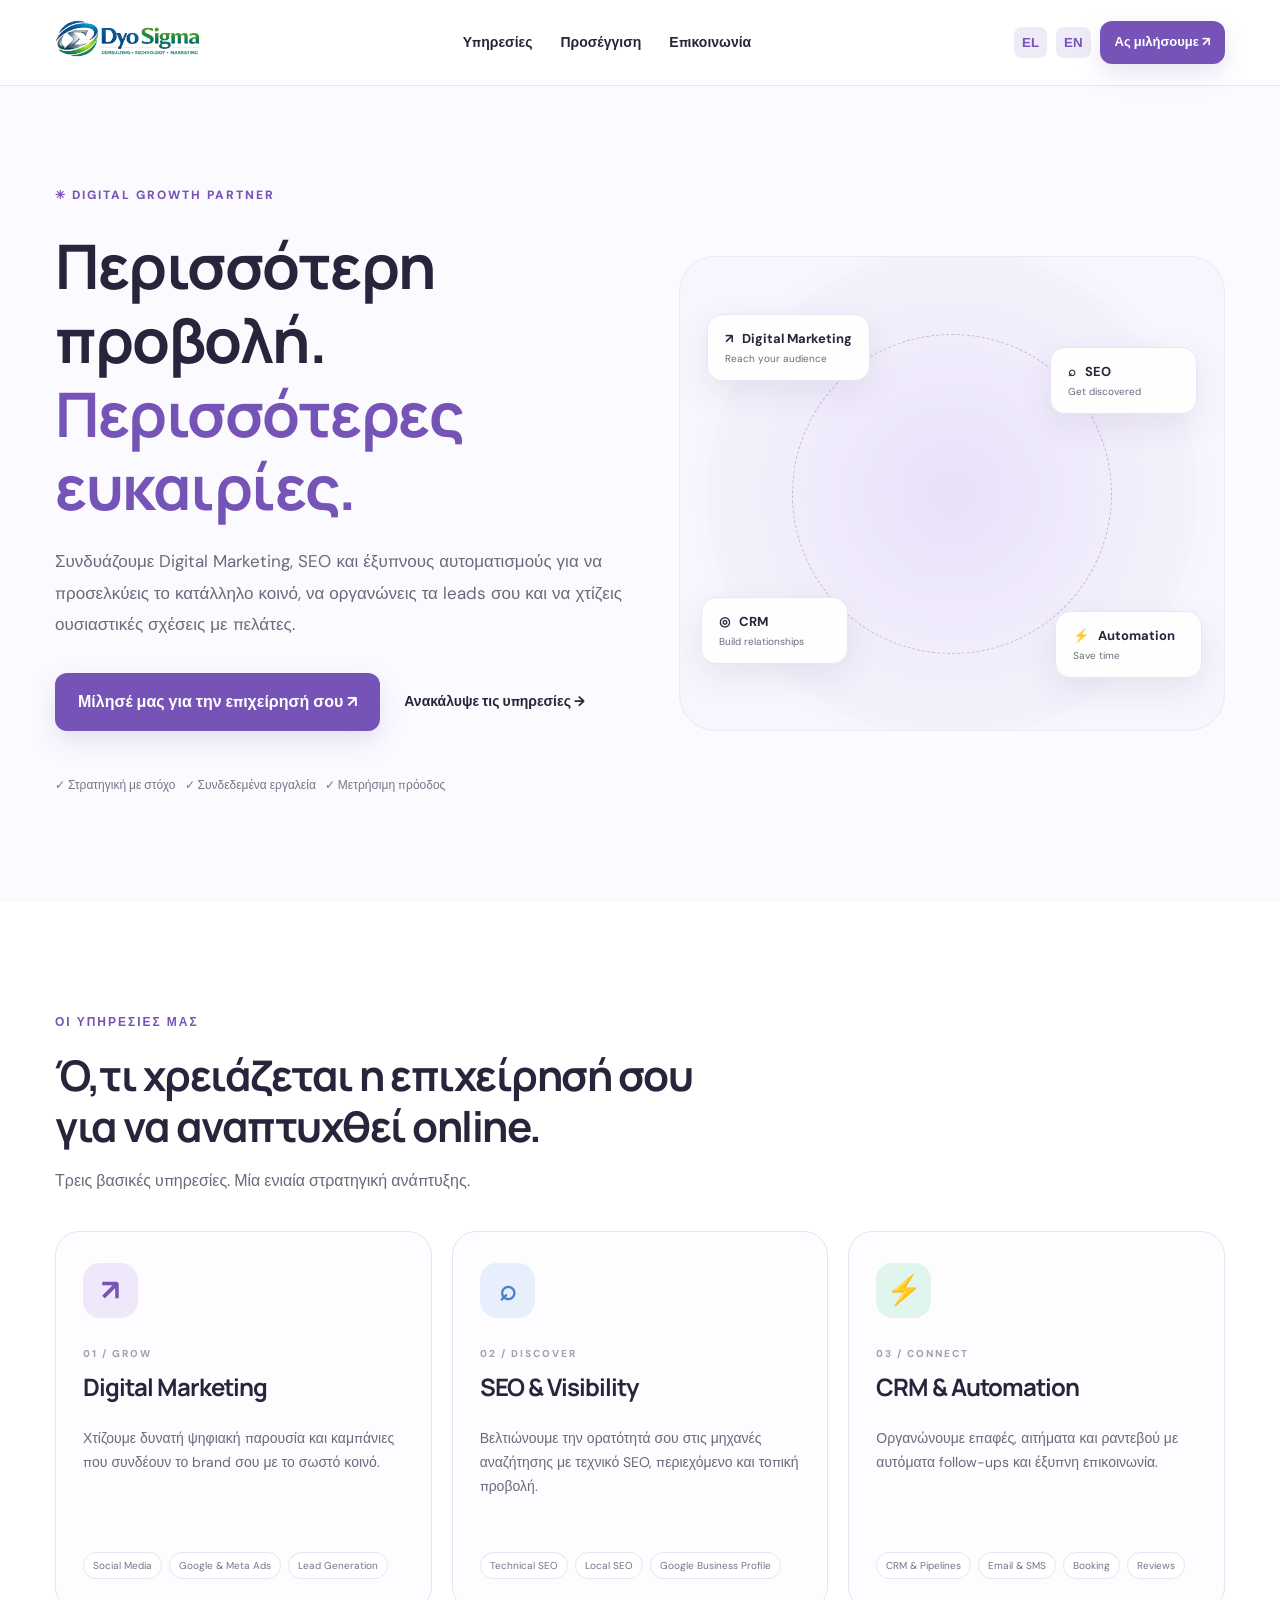
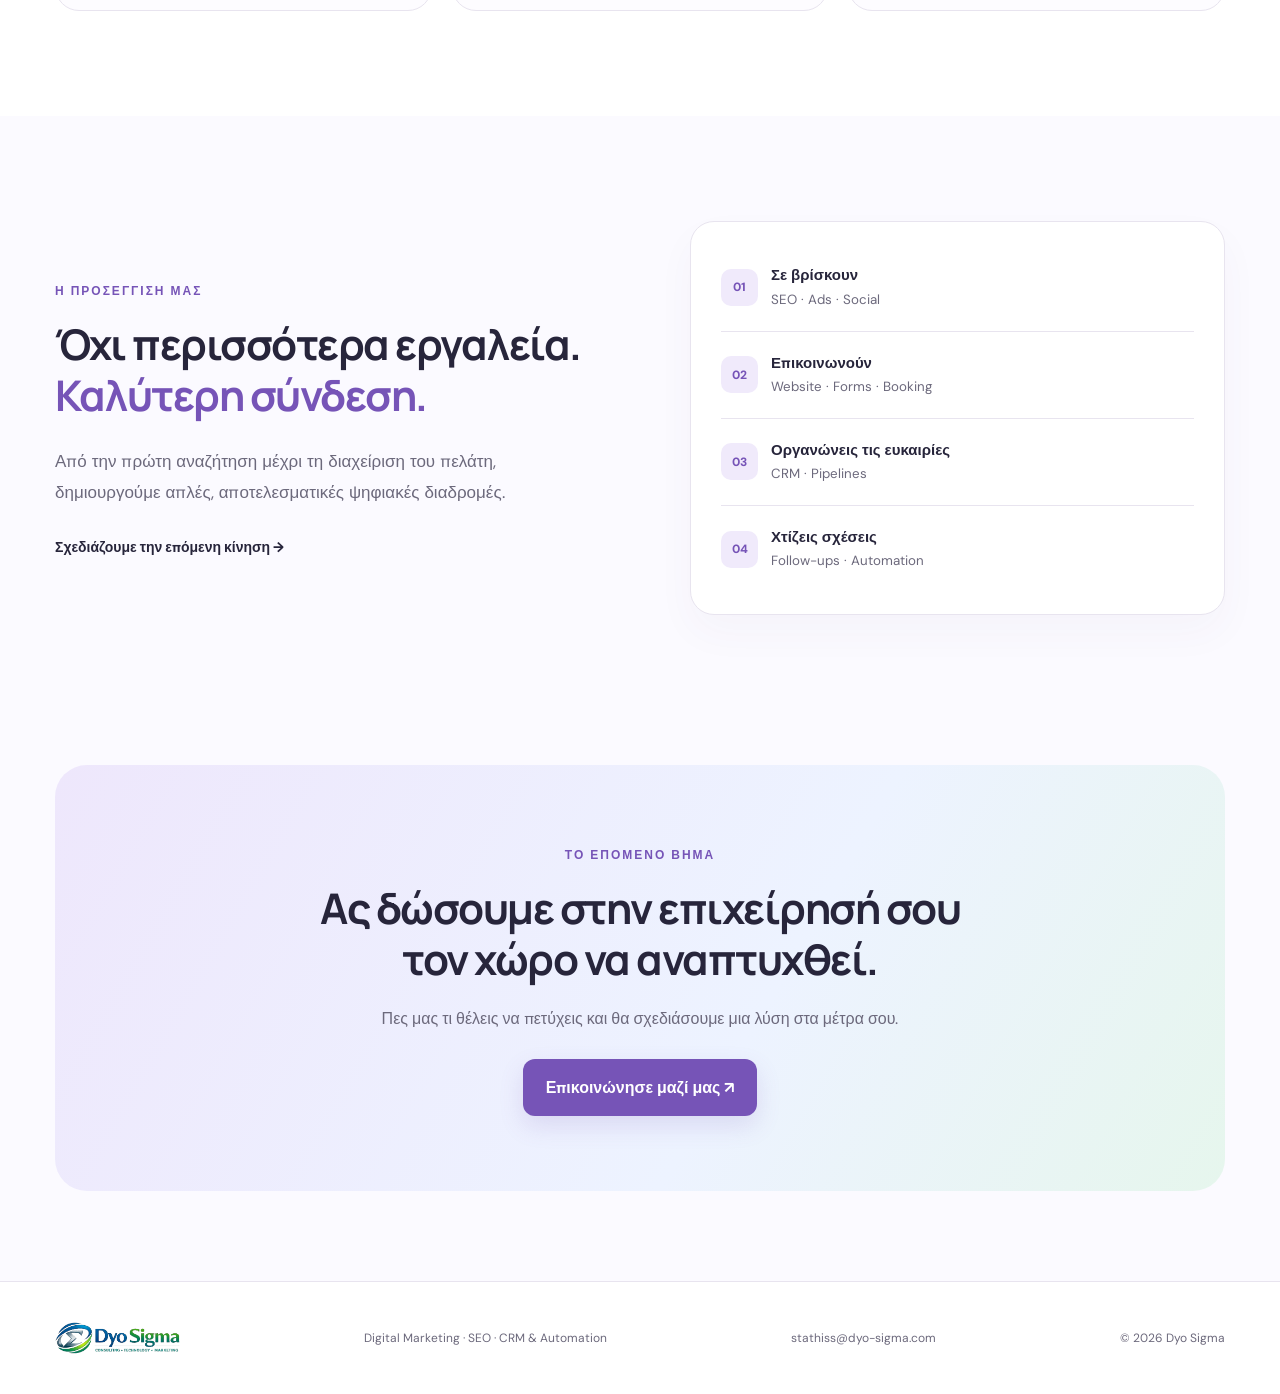
==== commit b6858b7b: "Remove dark logo from hero illustration" ====
--- a/index.html
+++ b/index.html
@@ -1 +1 @@
-<!doctype html><html lang="el"><head><meta charset="utf-8"><meta name="viewport" content="width=device-width, initial-scale=1"><title>Dyo Sigma | Digital Marketing, SEO & Automation</title><meta name="description" content="Digital Marketing, SEO και CRM Automation από τη Dyo Sigma. Συνδέουμε την προβολή με την ανάπτυξη της επιχείρησής σου."><link rel="canonical" href="https://www.dyo-sigma.com/"><link rel="stylesheet" href="css/redesign.css"><link rel="icon" href="images/logo_1024.png"></head><body><header><div class="wrap nav"><a href="./"><img src="images/logo.png" alt="Dyo Sigma" class="logo"></a><nav><a href="#services" data-el="Υπηρεσίες" data-en="Services">Υπηρεσίες</a><a href="#process" data-el="Προσέγγιση" data-en="Approach">Προσέγγιση</a><a href="contact.html" data-el="Επικοινωνία" data-en="Contact">Επικοινωνία</a></nav><div class="right"><button class="lang" data-lang="el">EL</button><button class="lang" data-lang="en">EN</button><a class="btn mini" href="contact.html" data-el="Ας μιλήσουμε ↗" data-en="Let's talk ↗">Ας μιλήσουμε ↗</a></div></div></header><main><section class="hero wrap"><div><span class="kicker">✳ DIGITAL GROWTH PARTNER</span><h1 data-el="Περισσότερη προβολή.<br><i>Περισσότερες ευκαιρίες.</i>" data-en="Get discovered.<br><i>Grow your business.</i>">Περισσότερη προβολή.<br><i>Περισσότερες ευκαιρίες.</i></h1><p data-el="Συνδυάζουμε Digital Marketing, SEO και έξυπνους αυτοματισμούς για να προσελκύεις το κατάλληλο κοινό, να οργανώνεις τα leads σου και να χτίζεις ουσιαστικές σχέσεις με πελάτες." data-en="We combine digital marketing, SEO and smart automation to reach the right audience, manage your leads and build lasting customer relationships.">Συνδυάζουμε Digital Marketing, SEO και έξυπνους αυτοματισμούς για να προσελκύεις το κατάλληλο κοινό, να οργανώνεις τα leads σου και να χτίζεις ουσιαστικές σχέσεις με πελάτες.</p><div class="actions"><a class="btn" href="contact.html" data-el="Μίλησέ μας για την επιχείρησή σου ↗" data-en="Let's discuss your business ↗">Μίλησέ μας για την επιχείρησή σου ↗</a><a href="#services" data-el="Ανακάλυψε τις υπηρεσίες →" data-en="Explore our services →">Ανακάλυψε τις υπηρεσίες →</a></div><p class="checks" data-el="✓ Στρατηγική με στόχο &nbsp; ✓ Συνδεδεμένα εργαλεία &nbsp; ✓ Μετρήσιμη πρόοδος" data-en="✓ Purposeful strategy &nbsp; ✓ Connected tools &nbsp; ✓ Measurable progress">✓ Στρατηγική με στόχο &nbsp; ✓ Συνδεδεμένα εργαλεία &nbsp; ✓ Μετρήσιμη πρόοδος</p></div><div class="visual"><div class="rings"></div><div class="core"><img src="images/logo_1024.png" alt="Dyo Sigma"></div><div class="floating f1"><b>↗ &nbsp; Digital Marketing</b><small>Reach your audience</small></div><div class="floating f2"><b>⌕ &nbsp; SEO</b><small>Get discovered</small></div><div class="floating f3"><b>◎ &nbsp; CRM</b><small>Build relationships</small></div><div class="floating f4"><b>⚡ &nbsp; Automation</b><small>Save time</small></div></div></section><section class="section services" id="services"><div class="wrap"><span class="kicker" data-el="ΟΙ ΥΠΗΡΕΣΙΕΣ ΜΑΣ" data-en="OUR SERVICES">ΟΙ ΥΠΗΡΕΣΙΕΣ ΜΑΣ</span><h2 data-el="Ό,τι χρειάζεται η επιχείρησή σου<br>για να αναπτυχθεί online." data-en="Everything your business needs<br>to grow online.">Ό,τι χρειάζεται η επιχείρησή σου<br>για να αναπτυχθεί online.</h2><p class="section-intro" data-el="Τρεις βασικές υπηρεσίες. Μία ενιαία στρατηγική ανάπτυξης." data-en="Three core services. One connected growth strategy.">Τρεις βασικές υπηρεσίες. Μία ενιαία στρατηγική ανάπτυξης.</p><div class="cards"><article><div class="glyph purple">↗</div><small>01 / GROW</small><h3>Digital Marketing</h3><p data-el="Χτίζουμε δυνατή ψηφιακή παρουσία και καμπάνιες που συνδέουν το brand σου με το σωστό κοινό." data-en="We build your digital presence and campaigns that connect your brand with the right audience.">Χτίζουμε δυνατή ψηφιακή παρουσία και καμπάνιες που συνδέουν το brand σου με το σωστό κοινό.</p><div class="tags"><span>Social Media</span><span>Google & Meta Ads</span><span>Lead Generation</span></div></article><article><div class="glyph blue">⌕</div><small>02 / DISCOVER</small><h3>SEO & Visibility</h3><p data-el="Βελτιώνουμε την ορατότητά σου στις μηχανές αναζήτησης με τεχνικό SEO, περιεχόμενο και τοπική προβολή." data-en="Improve search visibility with technical SEO, purposeful content and local search optimization.">Βελτιώνουμε την ορατότητά σου στις μηχανές αναζήτησης με τεχνικό SEO, περιεχόμενο και τοπική προβολή.</p><div class="tags"><span>Technical SEO</span><span>Local SEO</span><span>Google Business Profile</span></div></article><article><div class="glyph green">⚡</div><small>03 / CONNECT</small><h3>CRM & Automation</h3><p data-el="Οργανώνουμε επαφές, αιτήματα και ραντεβού με αυτόματα follow-ups και έξυπνη επικοινωνία." data-en="Manage contacts, opportunities and bookings with smart follow-ups and automated communication.">Οργανώνουμε επαφές, αιτήματα και ραντεβού με αυτόματα follow-ups και έξυπνη επικοινωνία.</p><div class="tags"><span>CRM & Pipelines</span><span>Email & SMS</span><span>Booking</span><span>Reviews</span></div></article></div></div></section><section class="section process wrap" id="process"><div><span class="kicker" data-el="Η ΠΡΟΣΕΓΓΙΣΗ ΜΑΣ" data-en="OUR APPROACH">Η ΠΡΟΣΕΓΓΙΣΗ ΜΑΣ</span><h2 data-el="Όχι περισσότερα εργαλεία.<br><i>Καλύτερη σύνδεση.</i>" data-en="Not more tools.<br><i>Better connections.</i>">Όχι περισσότερα εργαλεία.<br><i>Καλύτερη σύνδεση.</i></h2><p data-el="Από την πρώτη αναζήτηση μέχρι τη διαχείριση του πελάτη, δημιουργούμε απλές, αποτελεσματικές ψηφιακές διαδρομές." data-en="From discovery to customer relationships, we build simple, effective digital journeys.">Από την πρώτη αναζήτηση μέχρι τη διαχείριση του πελάτη, δημιουργούμε απλές, αποτελεσματικές ψηφιακές διαδρομές.</p><a href="contact.html" class="underlined" data-el="Σχεδιάζουμε την επόμενη κίνηση →" data-en="Plan your next move →">Σχεδιάζουμε την επόμενη κίνηση →</a></div><div class="steps"><div><span>01</span><strong data-el="Σε βρίσκουν" data-en="Get discovered">Σε βρίσκουν</strong><small>SEO · Ads · Social</small></div><div><span>02</span><strong data-el="Επικοινωνούν" data-en="Start conversations">Επικοινωνούν</strong><small>Website · Forms · Booking</small></div><div><span>03</span><strong data-el="Οργανώνεις τις ευκαιρίες" data-en="Organize opportunities">Οργανώνεις τις ευκαιρίες</strong><small>CRM · Pipelines</small></div><div><span>04</span><strong data-el="Χτίζεις σχέσεις" data-en="Build relationships">Χτίζεις σχέσεις</strong><small>Follow-ups · Automation</small></div></div></section><section class="cta wrap"><div><span class="kicker" data-el="ΤΟ ΕΠΟΜΕΝΟ ΒΗΜΑ" data-en="YOUR NEXT STEP">ΤΟ ΕΠΟΜΕΝΟ ΒΗΜΑ</span><h2 data-el="Ας δώσουμε στην επιχείρησή σου<br>τον χώρο να αναπτυχθεί." data-en="Let's make room for<br>your business to grow.">Ας δώσουμε στην επιχείρησή σου<br>τον χώρο να αναπτυχθεί.</h2><p data-el="Πες μας τι θέλεις να πετύχεις και θα σχεδιάσουμε μια λύση στα μέτρα σου." data-en="Tell us what you want to achieve and we'll tailor a solution to your needs.">Πες μας τι θέλεις να πετύχεις και θα σχεδιάσουμε μια λύση στα μέτρα σου.</p><a href="contact.html" class="btn" data-el="Επικοινώνησε μαζί μας ↗" data-en="Get in touch ↗">Επικοινώνησε μαζί μας ↗</a></div></section></main><footer><div class="wrap footer"><img src="images/logo.png" alt="Dyo Sigma"><p>Digital Marketing · SEO · CRM & Automation</p><a href="mailto:stathiss@dyo-sigma.com">stathiss@dyo-sigma.com</a><span>© 2026 Dyo Sigma</span></div></footer><script src="js/redesign.js" defer></script></body></html>+<!doctype html><html lang="el"><head><meta charset="utf-8"><meta name="viewport" content="width=device-width, initial-scale=1"><title>Dyo Sigma | Digital Marketing, SEO & Automation</title><meta name="description" content="Digital Marketing, SEO και CRM Automation από τη Dyo Sigma. Συνδέουμε την προβολή με την ανάπτυξη της επιχείρησής σου."><link rel="canonical" href="https://www.dyo-sigma.com/"><link rel="stylesheet" href="css/redesign.css"><link rel="icon" href="images/logo_1024.png"></head><body><header><div class="wrap nav"><a href="./"><img src="images/logo.png" alt="Dyo Sigma" class="logo"></a><nav><a href="#services" data-el="Υπηρεσίες" data-en="Services">Υπηρεσίες</a><a href="#process" data-el="Προσέγγιση" data-en="Approach">Προσέγγιση</a><a href="contact.html" data-el="Επικοινωνία" data-en="Contact">Επικοινωνία</a></nav><div class="right"><button class="lang" data-lang="el">EL</button><button class="lang" data-lang="en">EN</button><a class="btn mini" href="contact.html" data-el="Ας μιλήσουμε ↗" data-en="Let's talk ↗">Ας μιλήσουμε ↗</a></div></div></header><main><section class="hero wrap"><div><span class="kicker">✳ DIGITAL GROWTH PARTNER</span><h1 data-el="Περισσότερη προβολή.<br><i>Περισσότερες ευκαιρίες.</i>" data-en="Get discovered.<br><i>Grow your business.</i>">Περισσότερη προβολή.<br><i>Περισσότερες ευκαιρίες.</i></h1><p data-el="Συνδυάζουμε Digital Marketing, SEO και έξυπνους αυτοματισμούς για να προσελκύεις το κατάλληλο κοινό, να οργανώνεις τα leads σου και να χτίζεις ουσιαστικές σχέσεις με πελάτες." data-en="We combine digital marketing, SEO and smart automation to reach the right audience, manage your leads and build lasting customer relationships.">Συνδυάζουμε Digital Marketing, SEO και έξυπνους αυτοματισμούς για να προσελκύεις το κατάλληλο κοινό, να οργανώνεις τα leads σου και να χτίζεις ουσιαστικές σχέσεις με πελάτες.</p><div class="actions"><a class="btn" href="contact.html" data-el="Μίλησέ μας για την επιχείρησή σου ↗" data-en="Let's discuss your business ↗">Μίλησέ μας για την επιχείρησή σου ↗</a><a href="#services" data-el="Ανακάλυψε τις υπηρεσίες →" data-en="Explore our services →">Ανακάλυψε τις υπηρεσίες →</a></div><p class="checks" data-el="✓ Στρατηγική με στόχο &nbsp; ✓ Συνδεδεμένα εργαλεία &nbsp; ✓ Μετρήσιμη πρόοδος" data-en="✓ Purposeful strategy &nbsp; ✓ Connected tools &nbsp; ✓ Measurable progress">✓ Στρατηγική με στόχο &nbsp; ✓ Συνδεδεμένα εργαλεία &nbsp; ✓ Μετρήσιμη πρόοδος</p></div><div class="visual"><div class="rings"></div><div class="floating f1"><b>↗ &nbsp; Digital Marketing</b><small>Reach your audience</small></div><div class="floating f2"><b>⌕ &nbsp; SEO</b><small>Get discovered</small></div><div class="floating f3"><b>◎ &nbsp; CRM</b><small>Build relationships</small></div><div class="floating f4"><b>⚡ &nbsp; Automation</b><small>Save time</small></div></div></section><section class="section services" id="services"><div class="wrap"><span class="kicker" data-el="ΟΙ ΥΠΗΡΕΣΙΕΣ ΜΑΣ" data-en="OUR SERVICES">ΟΙ ΥΠΗΡΕΣΙΕΣ ΜΑΣ</span><h2 data-el="Ό,τι χρειάζεται η επιχείρησή σου<br>για να αναπτυχθεί online." data-en="Everything your business needs<br>to grow online.">Ό,τι χρειάζεται η επιχείρησή σου<br>για να αναπτυχθεί online.</h2><p class="section-intro" data-el="Τρεις βασικές υπηρεσίες. Μία ενιαία στρατηγική ανάπτυξης." data-en="Three core services. One connected growth strategy.">Τρεις βασικές υπηρεσίες. Μία ενιαία στρατηγική ανάπτυξης.</p><div class="cards"><article><div class="glyph purple">↗</div><small>01 / GROW</small><h3>Digital Marketing</h3><p data-el="Χτίζουμε δυνατή ψηφιακή παρουσία και καμπάνιες που συνδέουν το brand σου με το σωστό κοινό." data-en="We build your digital presence and campaigns that connect your brand with the right audience.">Χτίζουμε δυνατή ψηφιακή παρουσία και καμπάνιες που συνδέουν το brand σου με το σωστό κοινό.</p><div class="tags"><span>Social Media</span><span>Google & Meta Ads</span><span>Lead Generation</span></div></article><article><div class="glyph blue">⌕</div><small>02 / DISCOVER</small><h3>SEO & Visibility</h3><p data-el="Βελτιώνουμε την ορατότητά σου στις μηχανές αναζήτησης με τεχνικό SEO, περιεχόμενο και τοπική προβολή." data-en="Improve search visibility with technical SEO, purposeful content and local search optimization.">Βελτιώνουμε την ορατότητά σου στις μηχανές αναζήτησης με τεχνικό SEO, περιεχόμενο και τοπική προβολή.</p><div class="tags"><span>Technical SEO</span><span>Local SEO</span><span>Google Business Profile</span></div></article><article><div class="glyph green">⚡</div><small>03 / CONNECT</small><h3>CRM & Automation</h3><p data-el="Οργανώνουμε επαφές, αιτήματα και ραντεβού με αυτόματα follow-ups και έξυπνη επικοινωνία." data-en="Manage contacts, opportunities and bookings with smart follow-ups and automated communication.">Οργανώνουμε επαφές, αιτήματα και ραντεβού με αυτόματα follow-ups και έξυπνη επικοινωνία.</p><div class="tags"><span>CRM & Pipelines</span><span>Email & SMS</span><span>Booking</span><span>Reviews</span></div></article></div></div></section><section class="section process wrap" id="process"><div><span class="kicker" data-el="Η ΠΡΟΣΕΓΓΙΣΗ ΜΑΣ" data-en="OUR APPROACH">Η ΠΡΟΣΕΓΓΙΣΗ ΜΑΣ</span><h2 data-el="Όχι περισσότερα εργαλεία.<br><i>Καλύτερη σύνδεση.</i>" data-en="Not more tools.<br><i>Better connections.</i>">Όχι περισσότερα εργαλεία.<br><i>Καλύτερη σύνδεση.</i></h2><p data-el="Από την πρώτη αναζήτηση μέχρι τη διαχείριση του πελάτη, δημιουργούμε απλές, αποτελεσματικές ψηφιακές διαδρομές." data-en="From discovery to customer relationships, we build simple, effective digital journeys.">Από την πρώτη αναζήτηση μέχρι τη διαχείριση του πελάτη, δημιουργούμε απλές, αποτελεσματικές ψηφιακές διαδρομές.</p><a href="contact.html" class="underlined" data-el="Σχεδιάζουμε την επόμενη κίνηση →" data-en="Plan your next move →">Σχεδιάζουμε την επόμενη κίνηση →</a></div><div class="steps"><div><span>01</span><strong data-el="Σε βρίσκουν" data-en="Get discovered">Σε βρίσκουν</strong><small>SEO · Ads · Social</small></div><div><span>02</span><strong data-el="Επικοινωνούν" data-en="Start conversations">Επικοινωνούν</strong><small>Website · Forms · Booking</small></div><div><span>03</span><strong data-el="Οργανώνεις τις ευκαιρίες" data-en="Organize opportunities">Οργανώνεις τις ευκαιρίες</strong><small>CRM · Pipelines</small></div><div><span>04</span><strong data-el="Χτίζεις σχέσεις" data-en="Build relationships">Χτίζεις σχέσεις</strong><small>Follow-ups · Automation</small></div></div></section><section class="cta wrap"><div><span class="kicker" data-el="ΤΟ ΕΠΟΜΕΝΟ ΒΗΜΑ" data-en="YOUR NEXT STEP">ΤΟ ΕΠΟΜΕΝΟ ΒΗΜΑ</span><h2 data-el="Ας δώσουμε στην επιχείρησή σου<br>τον χώρο να αναπτυχθεί." data-en="Let's make room for<br>your business to grow.">Ας δώσουμε στην επιχείρησή σου<br>τον χώρο να αναπτυχθεί.</h2><p data-el="Πες μας τι θέλεις να πετύχεις και θα σχεδιάσουμε μια λύση στα μέτρα σου." data-en="Tell us what you want to achieve and we'll tailor a solution to your needs.">Πες μας τι θέλεις να πετύχεις και θα σχεδιάσουμε μια λύση στα μέτρα σου.</p><a href="contact.html" class="btn" data-el="Επικοινώνησε μαζί μας ↗" data-en="Get in touch ↗">Επικοινώνησε μαζί μας ↗</a></div></section></main><footer><div class="wrap footer"><img src="images/logo.png" alt="Dyo Sigma"><p>Digital Marketing · SEO · CRM & Automation</p><a href="mailto:stathiss@dyo-sigma.com">stathiss@dyo-sigma.com</a><span>© 2026 Dyo Sigma</span></div></footer><script src="js/redesign.js" defer></script></body></html>
--- a/css/redesign.css
+++ b/css/redesign.css
@@ -0,0 +1 @@
+@import url('https://fonts.googleapis.com/css2?family=DM+Sans:wght@400;500;600;700;800&family=Manrope:wght@400;600;700;800&display=swap');:root{--ink:#27253b;--muted:#6c697c;--purple:#7654b7;--line:#e8e4ef}*{box-sizing:border-box}html{scroll-behavior:smooth}body{margin:0;color:var(--ink);font:16px/1.7 'DM Sans',sans-serif;background:#fbfaff}a{color:inherit;text-decoration:none}button{cursor:pointer}.wrap{max-width:1170px;width:calc(100% - 48px);margin:auto}header{position:sticky;top:0;z-index:20;background:#ffffffed;backdrop-filter:blur(12px);border-bottom:1px solid var(--line)}.nav{min-height:85px;display:flex;justify-content:space-between;align-items:center;gap:20px}.logo{width:145px;max-height:64px;object-fit:contain}.nav nav,.right{display:flex;align-items:center;gap:28px}.nav nav a{font-weight:700;font-size:14px}.right{gap:9px}.lang{border:0;background:#eeebf6;padding:8px;border-radius:8px;color:var(--purple);font-weight:800}.btn{display:inline-flex;background:var(--purple);color:#fff;border-radius:12px;font-weight:700;padding:15px 23px;box-shadow:0 10px 24px #7654b729}.mini{padding:10px 15px;font-size:13px}.hero{min-height:665px;padding:94px 0;display:grid;grid-template-columns:1.05fr 1fr;gap:50px;align-items:center}.kicker{font-size:12px;font-weight:800;color:var(--purple);letter-spacing:2px}h1,h2,h3{font-family:Manrope,sans-serif;line-height:1.2;letter-spacing:-1.5px}h1{font-size:clamp(39px,4.8vw,63px);margin:22px 0}i{font-style:normal;color:var(--purple)}.hero p,.process p{color:var(--muted);max-width:600px;font-size:17px;line-height:1.85}.actions{display:flex;gap:24px;align-items:center;flex-wrap:wrap;margin-top:33px}.actions>a:last-child,.underlined{font-weight:800;font-size:14px}.checks{font-size:12px!important;margin-top:43px;color:#7a7489!important}.visual{height:475px;background:radial-gradient(circle,#e8e0fa,#f7f5fd 72%);border:1px solid #ede7f6;border-radius:36px;position:relative;overflow:hidden}.rings{width:320px;height:320px;position:absolute;left:50%;top:50%;transform:translate(-50%,-50%);border:1px dashed #c5b5de;border-radius:50%;box-shadow:0 0 0 85px #f0ebf750}.core{position:absolute;top:50%;left:50%;transform:translate(-50%,-50%);background:#fff;border-radius:50%;width:185px;height:185px;display:grid;place-items:center;box-shadow:0 17px 50px #6a50a126}.core img{max-width:78%;max-height:78%;object-fit:contain}.floating{position:absolute;background:#fffffff0;border:1px solid #eae4f3;box-shadow:0 12px 32px #4a3a6b17;border-radius:15px;padding:13px 17px;display:flex;flex-direction:column;min-width:147px}.floating b{font-size:13px}.floating small{font-size:10px;color:var(--muted)}.f1{top:12%;left:5%}.f2{top:19%;right:5%}.f3{bottom:14%;left:4%}.f4{bottom:11%;right:4%}.section{padding:105px 0}h2{font-size:clamp(30px,3.3vw,43px);margin:16px 0}.section-intro{color:var(--muted);margin-bottom:37px}.services{background:#fff}.cards{display:grid;grid-template-columns:repeat(3,1fr);gap:20px}.cards article{border-radius:24px;background:#fdfcff;border:1px solid var(--line);padding:31px 27px;display:flex;flex-direction:column;min-height:380px}.glyph{font-size:29px;width:55px;height:55px;display:grid;place-items:center;border-radius:17px;font-weight:800;margin-bottom:27px}.purple{background:#eee8fa;color:#7654b7}.blue{background:#e7effd;color:#4d7fcb}.green{background:#dff5ed;color:#3d9d8e}.cards article>small{color:#a69eb3;letter-spacing:2px;font-weight:800;font-size:10px}.cards h3{font-size:24px;letter-spacing:-1px;margin:11px 0}.cards p{font-size:14px;color:var(--muted)}.tags{display:flex;flex-wrap:wrap;gap:7px;margin-top:auto}.tags span{font-size:10px;border:1px solid var(--line);padding:4px 9px;border-radius:20px;color:#777288;background:#fff}.process{display:grid;grid-template-columns:1fr 1fr;gap:100px;align-items:center}.process p{margin:25px 0}.steps{border:1px solid var(--line);border-radius:24px;background:#fff;padding:22px 30px;box-shadow:0 18px 40px #4a3a6b09}.steps div{display:grid;grid-template-columns:50px 1fr;border-bottom:1px solid var(--line);padding:19px 0}.steps div:last-child{border:0}.steps span{grid-row:span 2;align-self:center;display:grid;place-items:center;width:37px;height:37px;border-radius:10px;background:#f0eafb;color:var(--purple);font-size:12px;font-weight:800}.steps strong{font-size:15px}.steps small{color:var(--muted)}.cta{padding:45px 0 90px}.cta>div{text-align:center;background:linear-gradient(120deg,#eee7fc,#edf3ff 60%,#e6f6ed);border-radius:32px;padding:75px 25px}.cta p{color:var(--muted);margin:20px 0 27px}footer{background:#fff;border-top:1px solid var(--line)}.footer{display:flex;align-items:center;justify-content:space-between;gap:20px;flex-wrap:wrap;padding:34px 0;color:var(--muted);font-size:12px}.footer img{width:125px;max-height:56px;object-fit:contain}@media(max-width:950px){.nav nav{gap:10px}.hero{grid-template-columns:1fr;padding:60px 0}.visual{max-width:650px;width:100%;margin:auto}.process{gap:30px}.cards{grid-template-columns:1fr}.cards article{min-height:unset}}@media(max-width:650px){.wrap{width:calc(100% - 32px)}.nav{flex-wrap:wrap;padding:12px 0}.nav nav{order:3;flex-basis:100%;justify-content:center;gap:18px}.nav nav a{font-size:12px}.mini{display:none}.hero h1{font-size:40px}.visual{height:350px}.core{width:130px;height:130px}.rings{width:220px;height:220px}.floating{min-width:120px;padding:10px}.floating b{font-size:10px}.floating small{font-size:8px}.f1{top:9%;left:2%}.f2{top:15%;right:2%}.f3{bottom:10%;left:2%}.f4{bottom:7%;right:2%}.section{padding:75px 0}.process{grid-template-columns:1fr}.cta>div{padding:55px 18px}}
